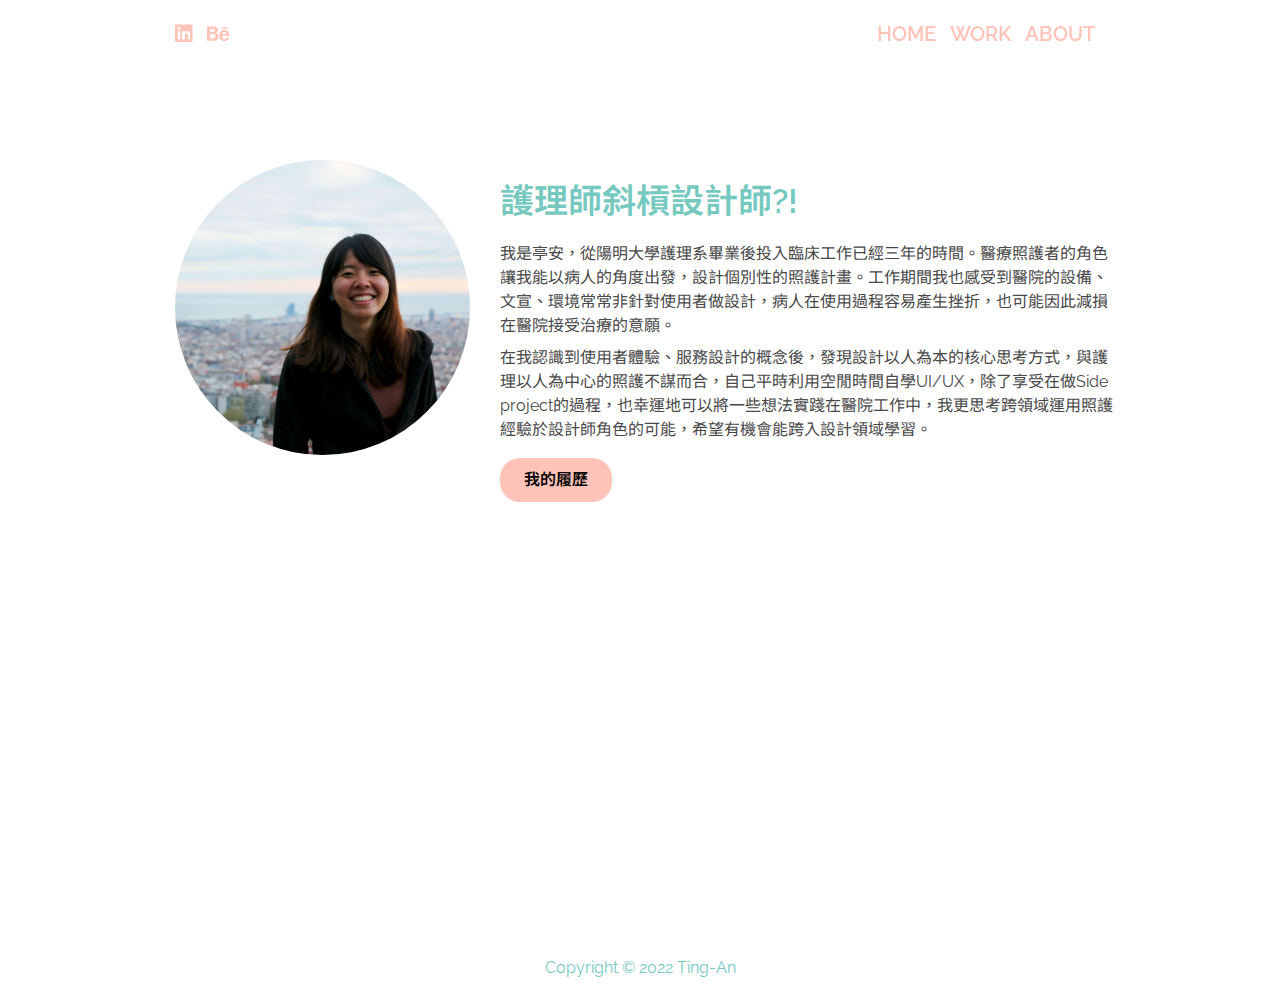
==== html/about.html @ f5763d1d "Initial commit" ====
<!DOCTYPE html>
<html lang="en">
<head>
	<meta charset="UTF-8">
	<meta name="viewport" content="width=device-width, initial-scale=1.0">
	<title>Document</title>
	<link rel="stylesheet" href="../css/base.css">
	<link rel="stylesheet" href="../css/layout.css">
	<link rel="stylesheet" href="../css/animate.compat.css">
	<link rel="stylesheet" href="https://cdn.jsdelivr.net/npm/@fancyapps/ui/dist/fancybox.css"/>
	<link rel="stylesheet" href="../css/component.css">
</head>
<body>
	<div class="wrapper">
		<header class="header">
			<div class="navBar js-header">
				<div class="container clearfix">
					<div class="navBar__socialBar float-left">
						<a href="http://www.linkedin.com/in/ting-an-chen-892988145" class="navBar__socialBar-icon" target="_blank">
							<i class="fab fa-linkedin"></i>
						</a>
						<a href="http://www.behance.net/annchen6" class="navBar__socialBar-icon" target="_blank">
							<i class="fab fa-behance"></i>
						</a>
					</div>
					<div class="navBar__nav float-right">
						<ul class="navBar__group float-right">
						  <a href="../index.html" class="popup-menu__item navBar__group-item">
							<li>Home</li>
						  </a>
						  <a href="../index.html#work" class="popup-menu__item navBar__group-item">
							<li>Work</li>
						  </a>
						  <a href="#about" class="popup-menu__item navBar__group-item">
							<li>About</li>
						  </a>
					    </ul>
						<a href="#popup-overlay" class="menu-toggle">
							<span></span>
							<span></span>
							<span></span>
						</a>
						<div id="popup-overlay" class="popup-menu">
							<div class="container">
								<div class="clearfix">
									<a href="#" class="menu-close float-right">
										<i class="fas fa-times"></i>
									</a>
								</div>
								<ul>
									<li>
										<a href="../index.html" class="popup-menu__item">Home</a>
									</li>
									<li>
										<a href="../index.html#work" class="popup-menu__item">Work</a>
									</li>
									<li>
										<a href="#" class="popup-menu__item">About</a>
									</li>
								</ul>
							</div>
						</div>
					</div>
				</div>
			</div>	
		</header>

		<section class="main">
			<div id="hero" class="hero">
				<div class="container">
					<div class="row hero__about">
						<div class="col-md-4">
							<div class="imgbox">
						   		<div class="imgbox-inner">
									<div class="imgbox-img imgbox-round" style="background-image: url('../img/about/IMG_1673.jpg');">
						   			</div>
						   		</div>
						   	</div>
						</div>
						<div class="col-md-8">
							<div class="u-pb-8">
								<h3 class="color--default">護理師斜槓設計師?!</h3>
									<p>我是亭安，從陽明大學護理系畢業後投入臨床工作已經三年的時間。醫療照護者的角色讓我能以病人的角度出發，設計個別性的照護計畫。工作期間我也感受到醫院的設備、文宣、環境常常非針對使用者做設計，病人在使用過程容易產生挫折，也可能因此減損在醫院接受治療的意願。</p>
									<p>
									在我認識到使用者體驗、服務設計的概念後，發現設計以人為本的核心思考方式，與護理以人為中心的照護不謀而合，自己平時利用空閒時間自學UI/UX，除了享受在做Side project的過程，也幸運地可以將一些想法實踐在醫院工作中，我更思考跨領域運用照護經驗於設計師角色的可能，希望有機會能跨入設計領域學習。</p>
							</div>
						<div class="btn-group">
							<a href="https://drive.google.com/file/d/197butVE90SpHUiMz7rLHtGxsG1pP-qR-/view?usp=sharing" class="btn btn--highEmphasis" target="_blank">我的履歷</a>
						</div>
					    </div>
					</div>
				</div>
			</div>
			
		</section>
		<footer class="footer">
			<p class="footer__info">Copyright © 2022 Ting-An</p>
		</footer>
	</div>
<script src="js/jquery-3.6.0.min.js"></script>
<script src="js/wow.min.js"></script>
<script src="https://cdn.jsdelivr.net/npm/@fancyapps/ui/dist/fancybox.umd.js"></script>
<script src="js/costum.js"></script>

</body>
</html>
---- css/base.css ----
/*
 * *** You can say something about your file if you need it!
 * Template Name
 * Description
 * Vertion
 * Copyright
 * Author
 * Last Modified Date
 *
 */
/*-------------------------*/
/* $Catalog 
---------------------------*/
/** 
 * Catalog
 * Font import
 * Reset
 * Color
 * Typography
 * Icons
 * Utility
**/

/*-------------------------*/
/* $Font import 
---------------------------*/
@import url('https://fonts.googleapis.com/css2?family=Noto+Sans+TC:wght@400;700&family=Raleway:wght@400;900&display=swap');

/*-------------------------*/
/* $Reset 
---------------------------*/
/*! normalize.css v8.0.1 | MIT License | github.com/necolas/normalize.css */

/* Document
   ========================================================================== */

/**
 * 1. Correct the line height in all browsers.
 * 2. Prevent adjustments of font size after orientation changes in iOS.
 */

html {
  line-height: 1.15; /* 1 */
  -ms-text-size-adjust: 100%; /* 2 */
  -webkit-text-size-adjust: 100%; /* 2 */
}

/* Sections
   ========================================================================== */

/**
 * Remove the margin in all browsers.
 */

body {
  margin: 0;
}

/**
 * Render the `main` element consistently in IE.
 */

main {
  display: block;
}

/**
 * Correct the font size and margin on `h1` elements within `section` and
 * `article` contexts in Chrome, Firefox, and Safari.
 */

h1 {
  font-size: 2em;
  margin: 0.67em 0;
}

/* Grouping content
   ========================================================================== */

/**
 * 1. Add the correct box sizing in Firefox.
 * 2. Show the overflow in Edge and IE.
 */

hr {
  box-sizing: content-box; /* 1 */
  height: 0; /* 1 */
  overflow: visible; /* 2 */
}

/**
 * 1. Correct the inheritance and scaling of font size in all browsers.
 * 2. Correct the odd `em` font sizing in all browsers.
 */

pre {
  font-family: monospace, monospace; /* 1 */
  font-size: 1em; /* 2 */
}

/* Text-level semantics
   ========================================================================== */

/**
 * Remove the gray background on active links in IE 10.
 */

a {
  background-color: transparent;
}

/**
 * 1. Remove the bottom border in Chrome 57-
 * 2. Add the correct text decoration in Chrome, Edge, IE, Opera, and Safari.
 */

abbr[title] {
  border-bottom: none; /* 1 */
  text-decoration: underline; /* 2 */
  text-decoration: underline dotted; /* 2 */
}

/**
 * Add the correct font weight in Chrome, Edge, and Safari.
 */

b,
strong {
  font-weight: bolder;
}

/**
 * 1. Correct the inheritance and scaling of font size in all browsers.
 * 2. Correct the odd `em` font sizing in all browsers.
 */

code,
kbd,
samp {
  font-family: monospace, monospace; /* 1 */
  font-size: 1em; /* 2 */
}

/**
 * Add the correct font size in all browsers.
 */

small {
  font-size: 80%;
}

/**
 * Prevent `sub` and `sup` elements from affecting the line height in
 * all browsers.
 */

sub,
sup {
  font-size: 75%;
  line-height: 0;
  position: relative;
  vertical-align: baseline;
}

sub {
  bottom: -0.25em;
}

sup {
  top: -0.5em;
}

/* Embedded content
   ========================================================================== */

/**
 * Remove the border on images inside links in IE 10.
 */

img {
  border-style: none;
}

/* Forms
   ========================================================================== */

/**
 * 1. Change the font styles in all browsers.
 * 2. Remove the margin in Firefox and Safari.
 */

button,
input,
optgroup,
select,
textarea {
  font-family: inherit; /* 1 */
  font-size: 100%; /* 1 */
  line-height: 1.15; /* 1 */
  margin: 0; /* 2 */
}

/**
 * Show the overflow in IE.
 * 1. Show the overflow in Edge.
 */

button,
input { /* 1 */
  overflow: visible;
}

/**
 * Remove the inheritance of text transform in Edge, Firefox, and IE.
 * 1. Remove the inheritance of text transform in Firefox.
 */

button,
select { /* 1 */
  text-transform: none;
}

/**
 * Correct the inability to style clickable types in iOS and Safari.
 */

button,
[type="button"],
[type="reset"],
[type="submit"] {
  -webkit-appearance: button;
}

/**
 * Remove the inner border and padding in Firefox.
 */

button::-moz-focus-inner,
[type="button"]::-moz-focus-inner,
[type="reset"]::-moz-focus-inner,
[type="submit"]::-moz-focus-inner {
  border-style: none;
  padding: 0;
}

/**
 * Restore the focus styles unset by the previous rule.
 */

button:-moz-focusring,
[type="button"]:-moz-focusring,
[type="reset"]:-moz-focusring,
[type="submit"]:-moz-focusring {
  outline: 1px dotted ButtonText;
}

/**
 * Correct the padding in Firefox.
 */

fieldset {
  padding: 0.35em 0.75em 0.625em;
}

/**
 * 1. Correct the text wrapping in Edge and IE.
 * 2. Correct the color inheritance from `fieldset` elements in IE.
 * 3. Remove the padding so developers are not caught out when they zero out
 *    `fieldset` elements in all browsers.
 */

legend {
  box-sizing: border-box; /* 1 */
  color: inherit; /* 2 */
  display: table; /* 1 */
  max-width: 100%; /* 1 */
  padding: 0; /* 3 */
  white-space: normal; /* 1 */
}

/**
 * Add the correct vertical alignment in Chrome, Firefox, and Opera.
 */

progress {
  vertical-align: baseline;
}

/**
 * Remove the default vertical scrollbar in IE 10+.
 */

textarea {
  overflow: auto;
}

/**
 * 1. Add the correct box sizing in IE 10.
 * 2. Remove the padding in IE 10.
 */

[type="checkbox"],
[type="radio"] {
  box-sizing: border-box; /* 1 */
  padding: 0; /* 2 */
}

/**
 * Correct the cursor style of increment and decrement buttons in Chrome.
 */

[type="number"]::-webkit-inner-spin-button,
[type="number"]::-webkit-outer-spin-button {
  height: auto;
}

/**
 * 1. Correct the odd appearance in Chrome and Safari.
 * 2. Correct the outline style in Safari.
 */

[type="search"] {
  -webkit-appearance: textfield; /* 1 */
  outline-offset: -2px; /* 2 */
}

/**
 * Remove the inner padding in Chrome and Safari on macOS.
 */

[type="search"]::-webkit-search-decoration {
  -webkit-appearance: none;
}

/**
 * 1. Correct the inability to style clickable types in iOS and Safari.
 * 2. Change font properties to `inherit` in Safari.
 */

::-webkit-file-upload-button {
  -webkit-appearance: button; /* 1 */
  font: inherit; /* 2 */
}

/* Interactive
   ========================================================================== */

/*
 * Add the correct display in Edge, IE 10+, and Firefox.
 */

details {
  display: block;
}

/*
 * Add the correct display in all browsers.
 */

summary {
  display: list-item;
}

/* Misc
   ========================================================================== */

/**
 * Add the correct display in IE 10+.
 */

template {
  display: none;
}

/**
 * Add the correct display in IE 10.
 */

[hidden] {
  display: none;
}

*,
*::before,
*::after {
  position: relative;
  box-sizing: border-box;
}

ul{
  list-style: none;
}
/*-------------------------*/
/* $Color 
---------------------------*/
/* background color */
.bg-color--default{background-color: #76C9BF;}
.bg-color--primary{background-color: #76C9BF;}
.bg-color--secondary{background-color: #FFC3B8;}
.bg-color--black{background-color: #353630;}
.bg-color--dark-grey{background-color: #999a94;}
.bg-color--grey{background-color: #C2B8AD;}
.bg-color--light-grey{background-color: #F6F6F6;}
.bg-color--white{background-color: #fff;}

/* text color */
.color--default{color: #76C9BF;}
.color--primary{color: #76C9BF;}
.color--secondary{color: #FFC3B8;}
.color--black{color: #353630;}
.color--dark-grey{color: #999a94;}
.color--grey{color: #C2B8AD;}
.color--light-grey{color: #F6F6F6;}
.color--white{color: #fff;}
/*-------------------------*/
/* $Typography 
---------------------------*/
html,body{
  font-family: 'Raleway', 'Noto Sans TC', 'Arial', sans-serif;
  font-size: 14px;
  font-weight: 400;
  line-height: 20px;
  color: #484848;
}
h1, h2, h3, h4, h5, h6, p {
  margin: 0;
  padding: 0; 
}
h1 {
  font-family: 'Raleway', 'Noto Sans TC', 'Arial', sans-serif;
  font-size: 56px;
  font-weight: 900;
  line-height: 1.35;
  letter-spacing: -0.02em;
  margin-top: 24px;
  margin-bottom: 24px; 
}
h2 {
  font-family: 'Raleway', 'Noto Sans TC', 'Arial', sans-serif;
  font-size: 45px;
  font-weight: 900;
  line-height: 48px;
  margin-top: 24px;
  margin-bottom: 24px; 
}
h3 {
  font-family: 'Raleway', 'Noto Sans TC', 'Arial', sans-serif;
  font-size: 34px;
  font-weight: 600;
  line-height: 1;
  margin-top: 24px;
  margin-bottom: 24px; 
}
h4 {
  font-family: 'Raleway', 'Noto Sans TC', 'Arial', sans-serif;
  font-size: 24px;
  font-weight: 600;
  line-height: 1.4;
  -moz-osx-font-smoothing: grayscale;
  margin-top: 24px;
  margin-bottom: 16px; 
}
h5 {
  font-family: 'Raleway', 'Noto Sans TC', 'Arial', sans-serif;
  font-size: 18px;
  font-weight: 700;
  line-height: 1.5;
  letter-spacing: 0.02em;
  margin-bottom: 8px;
}
h6 {
  font-family: 'Raleway', 'Noto Sans TC', 'Arial', sans-serif;
  font-size: 16px;
  font-weight: 600;
  line-height: 1.4;
  letter-spacing: 0.04em;
  margin-bottom: 8px; 
}
p {
  font-size: 16px;
  font-weight: 400;
  line-height: 1.5;
  letter-spacing: 0;
  margin-bottom: 8px; 
}
/* link */
a{
  text-decoration: none;
  color: #353630;
}
a:hover,
a:focus{
  text-decoration: none;
  color: #353630;
}
/* horizontal rule */
hr{
  display: block;
  height: 1px;
  border: 0;
  border-top: 1px solid #d1d2d3;
  padding: 0;
  margin-bottom: 32px;
}
p {
  margin-top: 0;
  margin-bottom: 8px;
}

abbr[title],
abbr[data-original-title] {
  text-decoration: underline;
  -webkit-text-decoration: underline dotted;
  text-decoration: underline dotted;
  cursor: help;
  border-bottom: 0;
  -webkit-text-decoration-skip-ink: none;
  text-decoration-skip-ink: none;
}

address {
  margin-bottom: 1rem;
  font-style: normal;
  line-height: inherit;
}

ol,
ul,
dl {
  margin-top: 0;
  margin-bottom: 1rem;
}

ol ol,
ul ul,
ol ul,
ul ol {
  margin-bottom: 0;
}

dt {
  font-weight: 700;
}

dd {
  margin-bottom: .5rem;
  margin-left: 0;
}

blockquote {
  margin: 0 0 1rem;
}

b,
strong {
  font-weight: bolder;
}

small {
  font-size: 80%;
}

sub,
sup {
  position: relative;
  font-size: 75%;
  line-height: 0;
  vertical-align: baseline;
}

sub {
  bottom: -.25em;
}

sup {
  top: -.5em;
}

a {
  color: #007bff;
  text-decoration: none;
  background-color: transparent;
}

a:hover {
  color: #0056b3;
  text-decoration: underline;
}

a:not([href]):not([class]) {
  color: inherit;
  text-decoration: none;
}

a:not([href]):not([class]):hover {
  color: inherit;
  text-decoration: none;
}
/*-------------------------*/
/* $Icon
---------------------------*/
/*!
 * Font Awesome Free 5.15.3 by @fontawesome - https://fontawesome.com
 * License - https://fontawesome.com/license/free (Icons: CC BY 4.0, Fonts: SIL OFL 1.1, Code: MIT License)
 */
.fa,
.fas,
.far,
.fal,
.fad,
.fab {
  -moz-osx-font-smoothing: grayscale;
  -webkit-font-smoothing: antialiased;
  display: inline-block;
  font-style: normal;
  font-variant: normal;
  text-rendering: auto;
  line-height: 1; }

.fa-lg {
  font-size: 1.33333em;
  line-height: 0.75em;
  vertical-align: -.0667em; }

.fa-xs {
  font-size: .75em; }

.fa-sm {
  font-size: .875em; }

.fa-1x {
  font-size: 1em; }

.fa-2x {
  font-size: 2em; }

.fa-3x {
  font-size: 3em; }

.fa-4x {
  font-size: 4em; }

.fa-5x {
  font-size: 5em; }

.fa-6x {
  font-size: 6em; }

.fa-7x {
  font-size: 7em; }

.fa-8x {
  font-size: 8em; }

.fa-9x {
  font-size: 9em; }

.fa-10x {
  font-size: 10em; }

.fa-fw {
  text-align: center;
  width: 1.25em; }

.fa-ul {
  list-style-type: none;
  margin-left: 2.5em;
  padding-left: 0; }
  .fa-ul > li {
    position: relative; }

.fa-li {
  left: -2em;
  position: absolute;
  text-align: center;
  width: 2em;
  line-height: inherit; }

.fa-border {
  border: solid 0.08em #eee;
  border-radius: .1em;
  padding: .2em .25em .15em; }

.fa-pull-left {
  float: left; }

.fa-pull-right {
  float: right; }

.fa.fa-pull-left,
.fas.fa-pull-left,
.far.fa-pull-left,
.fal.fa-pull-left,
.fab.fa-pull-left {
  margin-right: .3em; }

.fa.fa-pull-right,
.fas.fa-pull-right,
.far.fa-pull-right,
.fal.fa-pull-right,
.fab.fa-pull-right {
  margin-left: .3em; }

.fa-spin {
  -webkit-animation: fa-spin 2s infinite linear;
          animation: fa-spin 2s infinite linear; }

.fa-pulse {
  -webkit-animation: fa-spin 1s infinite steps(8);
          animation: fa-spin 1s infinite steps(8); }

@-webkit-keyframes fa-spin {
  0% {
    -webkit-transform: rotate(0deg);
            transform: rotate(0deg); }
  100% {
    -webkit-transform: rotate(360deg);
            transform: rotate(360deg); } }

@keyframes fa-spin {
  0% {
    -webkit-transform: rotate(0deg);
            transform: rotate(0deg); }
  100% {
    -webkit-transform: rotate(360deg);
            transform: rotate(360deg); } }

.fa-rotate-90 {
  -ms-filter: "progid:DXImageTransform.Microsoft.BasicImage(rotation=1)";
  -webkit-transform: rotate(90deg);
          transform: rotate(90deg); }

.fa-rotate-180 {
  -ms-filter: "progid:DXImageTransform.Microsoft.BasicImage(rotation=2)";
  -webkit-transform: rotate(180deg);
          transform: rotate(180deg); }

.fa-rotate-270 {
  -ms-filter: "progid:DXImageTransform.Microsoft.BasicImage(rotation=3)";
  -webkit-transform: rotate(270deg);
          transform: rotate(270deg); }

.fa-flip-horizontal {
  -ms-filter: "progid:DXImageTransform.Microsoft.BasicImage(rotation=0, mirror=1)";
  -webkit-transform: scale(-1, 1);
          transform: scale(-1, 1); }

.fa-flip-vertical {
  -ms-filter: "progid:DXImageTransform.Microsoft.BasicImage(rotation=2, mirror=1)";
  -webkit-transform: scale(1, -1);
          transform: scale(1, -1); }

.fa-flip-both, .fa-flip-horizontal.fa-flip-vertical {
  -ms-filter: "progid:DXImageTransform.Microsoft.BasicImage(rotation=2, mirror=1)";
  -webkit-transform: scale(-1, -1);
          transform: scale(-1, -1); }

:root .fa-rotate-90,
:root .fa-rotate-180,
:root .fa-rotate-270,
:root .fa-flip-horizontal,
:root .fa-flip-vertical,
:root .fa-flip-both {
  -webkit-filter: none;
          filter: none; }

.fa-stack {
  display: inline-block;
  height: 2em;
  line-height: 2em;
  position: relative;
  vertical-align: middle;
  width: 2.5em; }

.fa-stack-1x,
.fa-stack-2x {
  left: 0;
  position: absolute;
  text-align: center;
  width: 100%; }

.fa-stack-1x {
  line-height: inherit; }

.fa-stack-2x {
  font-size: 2em; }

.fa-inverse {
  color: #fff; }

/* Font Awesome uses the Unicode Private Use Area (PUA) to ensure screen
readers do not read off random characters that represent icons */
.fa-500px:before {
  content: "\f26e"; }

.fa-accessible-icon:before {
  content: "\f368"; }

.fa-accusoft:before {
  content: "\f369"; }

.fa-acquisitions-incorporated:before {
  content: "\f6af"; }

.fa-ad:before {
  content: "\f641"; }

.fa-address-book:before {
  content: "\f2b9"; }

.fa-address-card:before {
  content: "\f2bb"; }

.fa-adjust:before {
  content: "\f042"; }

.fa-adn:before {
  content: "\f170"; }

.fa-adversal:before {
  content: "\f36a"; }

.fa-affiliatetheme:before {
  content: "\f36b"; }

.fa-air-freshener:before {
  content: "\f5d0"; }

.fa-airbnb:before {
  content: "\f834"; }

.fa-algolia:before {
  content: "\f36c"; }

.fa-align-center:before {
  content: "\f037"; }

.fa-align-justify:before {
  content: "\f039"; }

.fa-align-left:before {
  content: "\f036"; }

.fa-align-right:before {
  content: "\f038"; }

.fa-alipay:before {
  content: "\f642"; }

.fa-allergies:before {
  content: "\f461"; }

.fa-amazon:before {
  content: "\f270"; }

.fa-amazon-pay:before {
  content: "\f42c"; }

.fa-ambulance:before {
  content: "\f0f9"; }

.fa-american-sign-language-interpreting:before {
  content: "\f2a3"; }

.fa-amilia:before {
  content: "\f36d"; }

.fa-anchor:before {
  content: "\f13d"; }

.fa-android:before {
  content: "\f17b"; }

.fa-angellist:before {
  content: "\f209"; }

.fa-angle-double-down:before {
  content: "\f103"; }

.fa-angle-double-left:before {
  content: "\f100"; }

.fa-angle-double-right:before {
  content: "\f101"; }

.fa-angle-double-up:before {
  content: "\f102"; }

.fa-angle-down:before {
  content: "\f107"; }

.fa-angle-left:before {
  content: "\f104"; }

.fa-angle-right:before {
  content: "\f105"; }

.fa-angle-up:before {
  content: "\f106"; }

.fa-angry:before {
  content: "\f556"; }

.fa-angrycreative:before {
  content: "\f36e"; }

.fa-angular:before {
  content: "\f420"; }

.fa-ankh:before {
  content: "\f644"; }

.fa-app-store:before {
  content: "\f36f"; }

.fa-app-store-ios:before {
  content: "\f370"; }

.fa-apper:before {
  content: "\f371"; }

.fa-apple:before {
  content: "\f179"; }

.fa-apple-alt:before {
  content: "\f5d1"; }

.fa-apple-pay:before {
  content: "\f415"; }

.fa-archive:before {
  content: "\f187"; }

.fa-archway:before {
  content: "\f557"; }

.fa-arrow-alt-circle-down:before {
  content: "\f358"; }

.fa-arrow-alt-circle-left:before {
  content: "\f359"; }

.fa-arrow-alt-circle-right:before {
  content: "\f35a"; }

.fa-arrow-alt-circle-up:before {
  content: "\f35b"; }

.fa-arrow-circle-down:before {
  content: "\f0ab"; }

.fa-arrow-circle-left:before {
  content: "\f0a8"; }

.fa-arrow-circle-right:before {
  content: "\f0a9"; }

.fa-arrow-circle-up:before {
  content: "\f0aa"; }

.fa-arrow-down:before {
  content: "\f063"; }

.fa-arrow-left:before {
  content: "\f060"; }

.fa-arrow-right:before {
  content: "\f061"; }

.fa-arrow-up:before {
  content: "\f062"; }

.fa-arrows-alt:before {
  content: "\f0b2"; }

.fa-arrows-alt-h:before {
  content: "\f337"; }

.fa-arrows-alt-v:before {
  content: "\f338"; }

.fa-artstation:before {
  content: "\f77a"; }

.fa-assistive-listening-systems:before {
  content: "\f2a2"; }

.fa-asterisk:before {
  content: "\f069"; }

.fa-asymmetrik:before {
  content: "\f372"; }

.fa-at:before {
  content: "\f1fa"; }

.fa-atlas:before {
  content: "\f558"; }

.fa-atlassian:before {
  content: "\f77b"; }

.fa-atom:before {
  content: "\f5d2"; }

.fa-audible:before {
  content: "\f373"; }

.fa-audio-description:before {
  content: "\f29e"; }

.fa-autoprefixer:before {
  content: "\f41c"; }

.fa-avianex:before {
  content: "\f374"; }

.fa-aviato:before {
  content: "\f421"; }

.fa-award:before {
  content: "\f559"; }

.fa-aws:before {
  content: "\f375"; }

.fa-baby:before {
  content: "\f77c"; }

.fa-baby-carriage:before {
  content: "\f77d"; }

.fa-backspace:before {
  content: "\f55a"; }

.fa-backward:before {
  content: "\f04a"; }

.fa-bacon:before {
  content: "\f7e5"; }

.fa-bacteria:before {
  content: "\e059"; }

.fa-bacterium:before {
  content: "\e05a"; }

.fa-bahai:before {
  content: "\f666"; }

.fa-balance-scale:before {
  content: "\f24e"; }

.fa-balance-scale-left:before {
  content: "\f515"; }

.fa-balance-scale-right:before {
  content: "\f516"; }

.fa-ban:before {
  content: "\f05e"; }

.fa-band-aid:before {
  content: "\f462"; }

.fa-bandcamp:before {
  content: "\f2d5"; }

.fa-barcode:before {
  content: "\f02a"; }

.fa-bars:before {
  content: "\f0c9"; }

.fa-baseball-ball:before {
  content: "\f433"; }

.fa-basketball-ball:before {
  content: "\f434"; }

.fa-bath:before {
  content: "\f2cd"; }

.fa-battery-empty:before {
  content: "\f244"; }

.fa-battery-full:before {
  content: "\f240"; }

.fa-battery-half:before {
  content: "\f242"; }

.fa-battery-quarter:before {
  content: "\f243"; }

.fa-battery-three-quarters:before {
  content: "\f241"; }

.fa-battle-net:before {
  content: "\f835"; }

.fa-bed:before {
  content: "\f236"; }

.fa-beer:before {
  content: "\f0fc"; }

.fa-behance:before {
  content: "\f1b4"; }

.fa-behance-square:before {
  content: "\f1b5"; }

.fa-bell:before {
  content: "\f0f3"; }

.fa-bell-slash:before {
  content: "\f1f6"; }

.fa-bezier-curve:before {
  content: "\f55b"; }

.fa-bible:before {
  content: "\f647"; }

.fa-bicycle:before {
  content: "\f206"; }

.fa-biking:before {
  content: "\f84a"; }

.fa-bimobject:before {
  content: "\f378"; }

.fa-binoculars:before {
  content: "\f1e5"; }

.fa-biohazard:before {
  content: "\f780"; }

.fa-birthday-cake:before {
  content: "\f1fd"; }

.fa-bitbucket:before {
  content: "\f171"; }

.fa-bitcoin:before {
  content: "\f379"; }

.fa-bity:before {
  content: "\f37a"; }

.fa-black-tie:before {
  content: "\f27e"; }

.fa-blackberry:before {
  content: "\f37b"; }

.fa-blender:before {
  content: "\f517"; }

.fa-blender-phone:before {
  content: "\f6b6"; }

.fa-blind:before {
  content: "\f29d"; }

.fa-blog:before {
  content: "\f781"; }

.fa-blogger:before {
  content: "\f37c"; }

.fa-blogger-b:before {
  content: "\f37d"; }

.fa-bluetooth:before {
  content: "\f293"; }

.fa-bluetooth-b:before {
  content: "\f294"; }

.fa-bold:before {
  content: "\f032"; }

.fa-bolt:before {
  content: "\f0e7"; }

.fa-bomb:before {
  content: "\f1e2"; }

.fa-bone:before {
  content: "\f5d7"; }

.fa-bong:before {
  content: "\f55c"; }

.fa-book:before {
  content: "\f02d"; }

.fa-book-dead:before {
  content: "\f6b7"; }

.fa-book-medical:before {
  content: "\f7e6"; }

.fa-book-open:before {
  content: "\f518"; }

.fa-book-reader:before {
  content: "\f5da"; }

.fa-bookmark:before {
  content: "\f02e"; }

.fa-bootstrap:before {
  content: "\f836"; }

.fa-border-all:before {
  content: "\f84c"; }

.fa-border-none:before {
  content: "\f850"; }

.fa-border-style:before {
  content: "\f853"; }

.fa-bowling-ball:before {
  content: "\f436"; }

.fa-box:before {
  content: "\f466"; }

.fa-box-open:before {
  content: "\f49e"; }

.fa-box-tissue:before {
  content: "\e05b"; }

.fa-boxes:before {
  content: "\f468"; }

.fa-braille:before {
  content: "\f2a1"; }

.fa-brain:before {
  content: "\f5dc"; }

.fa-bread-slice:before {
  content: "\f7ec"; }

.fa-briefcase:before {
  content: "\f0b1"; }

.fa-briefcase-medical:before {
  content: "\f469"; }

.fa-broadcast-tower:before {
  content: "\f519"; }

.fa-broom:before {
  content: "\f51a"; }

.fa-brush:before {
  content: "\f55d"; }

.fa-btc:before {
  content: "\f15a"; }

.fa-buffer:before {
  content: "\f837"; }

.fa-bug:before {
  content: "\f188"; }

.fa-building:before {
  content: "\f1ad"; }

.fa-bullhorn:before {
  content: "\f0a1"; }

.fa-bullseye:before {
  content: "\f140"; }

.fa-burn:before {
  content: "\f46a"; }

.fa-buromobelexperte:before {
  content: "\f37f"; }

.fa-bus:before {
  content: "\f207"; }

.fa-bus-alt:before {
  content: "\f55e"; }

.fa-business-time:before {
  content: "\f64a"; }

.fa-buy-n-large:before {
  content: "\f8a6"; }

.fa-buysellads:before {
  content: "\f20d"; }

.fa-calculator:before {
  content: "\f1ec"; }

.fa-calendar:before {
  content: "\f133"; }

.fa-calendar-alt:before {
  content: "\f073"; }

.fa-calendar-check:before {
  content: "\f274"; }

.fa-calendar-day:before {
  content: "\f783"; }

.fa-calendar-minus:before {
  content: "\f272"; }

.fa-calendar-plus:before {
  content: "\f271"; }

.fa-calendar-times:before {
  content: "\f273"; }

.fa-calendar-week:before {
  content: "\f784"; }

.fa-camera:before {
  content: "\f030"; }

.fa-camera-retro:before {
  content: "\f083"; }

.fa-campground:before {
  content: "\f6bb"; }

.fa-canadian-maple-leaf:before {
  content: "\f785"; }

.fa-candy-cane:before {
  content: "\f786"; }

.fa-cannabis:before {
  content: "\f55f"; }

.fa-capsules:before {
  content: "\f46b"; }

.fa-car:before {
  content: "\f1b9"; }

.fa-car-alt:before {
  content: "\f5de"; }

.fa-car-battery:before {
  content: "\f5df"; }

.fa-car-crash:before {
  content: "\f5e1"; }

.fa-car-side:before {
  content: "\f5e4"; }

.fa-caravan:before {
  content: "\f8ff"; }

.fa-caret-down:before {
  content: "\f0d7"; }

.fa-caret-left:before {
  content: "\f0d9"; }

.fa-caret-right:before {
  content: "\f0da"; }

.fa-caret-square-down:before {
  content: "\f150"; }

.fa-caret-square-left:before {
  content: "\f191"; }

.fa-caret-square-right:before {
  content: "\f152"; }

.fa-caret-square-up:before {
  content: "\f151"; }

.fa-caret-up:before {
  content: "\f0d8"; }

.fa-carrot:before {
  content: "\f787"; }

.fa-cart-arrow-down:before {
  content: "\f218"; }

.fa-cart-plus:before {
  content: "\f217"; }

.fa-cash-register:before {
  content: "\f788"; }

.fa-cat:before {
  content: "\f6be"; }

.fa-cc-amazon-pay:before {
  content: "\f42d"; }

.fa-cc-amex:before {
  content: "\f1f3"; }

.fa-cc-apple-pay:before {
  content: "\f416"; }

.fa-cc-diners-club:before {
  content: "\f24c"; }

.fa-cc-discover:before {
  content: "\f1f2"; }

.fa-cc-jcb:before {
  content: "\f24b"; }

.fa-cc-mastercard:before {
  content: "\f1f1"; }

.fa-cc-paypal:before {
  content: "\f1f4"; }

.fa-cc-stripe:before {
  content: "\f1f5"; }

.fa-cc-visa:before {
  content: "\f1f0"; }

.fa-centercode:before {
  content: "\f380"; }

.fa-centos:before {
  content: "\f789"; }

.fa-certificate:before {
  content: "\f0a3"; }

.fa-chair:before {
  content: "\f6c0"; }

.fa-chalkboard:before {
  content: "\f51b"; }

.fa-chalkboard-teacher:before {
  content: "\f51c"; }

.fa-charging-station:before {
  content: "\f5e7"; }

.fa-chart-area:before {
  content: "\f1fe"; }

.fa-chart-bar:before {
  content: "\f080"; }

.fa-chart-line:before {
  content: "\f201"; }

.fa-chart-pie:before {
  content: "\f200"; }

.fa-check:before {
  content: "\f00c"; }

.fa-check-circle:before {
  content: "\f058"; }

.fa-check-double:before {
  content: "\f560"; }

.fa-check-square:before {
  content: "\f14a"; }

.fa-cheese:before {
  content: "\f7ef"; }

.fa-chess:before {
  content: "\f439"; }

.fa-chess-bishop:before {
  content: "\f43a"; }

.fa-chess-board:before {
  content: "\f43c"; }

.fa-chess-king:before {
  content: "\f43f"; }

.fa-chess-knight:before {
  content: "\f441"; }

.fa-chess-pawn:before {
  content: "\f443"; }

.fa-chess-queen:before {
  content: "\f445"; }

.fa-chess-rook:before {
  content: "\f447"; }

.fa-chevron-circle-down:before {
  content: "\f13a"; }

.fa-chevron-circle-left:before {
  content: "\f137"; }

.fa-chevron-circle-right:before {
  content: "\f138"; }

.fa-chevron-circle-up:before {
  content: "\f139"; }

.fa-chevron-down:before {
  content: "\f078"; }

.fa-chevron-left:before {
  content: "\f053"; }

.fa-chevron-right:before {
  content: "\f054"; }

.fa-chevron-up:before {
  content: "\f077"; }

.fa-child:before {
  content: "\f1ae"; }

.fa-chrome:before {
  content: "\f268"; }

.fa-chromecast:before {
  content: "\f838"; }

.fa-church:before {
  content: "\f51d"; }

.fa-circle:before {
  content: "\f111"; }

.fa-circle-notch:before {
  content: "\f1ce"; }

.fa-city:before {
  content: "\f64f"; }

.fa-clinic-medical:before {
  content: "\f7f2"; }

.fa-clipboard:before {
  content: "\f328"; }

.fa-clipboard-check:before {
  content: "\f46c"; }

.fa-clipboard-list:before {
  content: "\f46d"; }

.fa-clock:before {
  content: "\f017"; }

.fa-clone:before {
  content: "\f24d"; }

.fa-closed-captioning:before {
  content: "\f20a"; }

.fa-cloud:before {
  content: "\f0c2"; }

.fa-cloud-download-alt:before {
  content: "\f381"; }

.fa-cloud-meatball:before {
  content: "\f73b"; }

.fa-cloud-moon:before {
  content: "\f6c3"; }

.fa-cloud-moon-rain:before {
  content: "\f73c"; }

.fa-cloud-rain:before {
  content: "\f73d"; }

.fa-cloud-showers-heavy:before {
  content: "\f740"; }

.fa-cloud-sun:before {
  content: "\f6c4"; }

.fa-cloud-sun-rain:before {
  content: "\f743"; }

.fa-cloud-upload-alt:before {
  content: "\f382"; }

.fa-cloudflare:before {
  content: "\e07d"; }

.fa-cloudscale:before {
  content: "\f383"; }

.fa-cloudsmith:before {
  content: "\f384"; }

.fa-cloudversify:before {
  content: "\f385"; }

.fa-cocktail:before {
  content: "\f561"; }

.fa-code:before {
  content: "\f121"; }

.fa-code-branch:before {
  content: "\f126"; }

.fa-codepen:before {
  content: "\f1cb"; }

.fa-codiepie:before {
  content: "\f284"; }

.fa-coffee:before {
  content: "\f0f4"; }

.fa-cog:before {
  content: "\f013"; }

.fa-cogs:before {
  content: "\f085"; }

.fa-coins:before {
  content: "\f51e"; }

.fa-columns:before {
  content: "\f0db"; }

.fa-comment:before {
  content: "\f075"; }

.fa-comment-alt:before {
  content: "\f27a"; }

.fa-comment-dollar:before {
  content: "\f651"; }

.fa-comment-dots:before {
  content: "\f4ad"; }

.fa-comment-medical:before {
  content: "\f7f5"; }

.fa-comment-slash:before {
  content: "\f4b3"; }

.fa-comments:before {
  content: "\f086"; }

.fa-comments-dollar:before {
  content: "\f653"; }

.fa-compact-disc:before {
  content: "\f51f"; }

.fa-compass:before {
  content: "\f14e"; }

.fa-compress:before {
  content: "\f066"; }

.fa-compress-alt:before {
  content: "\f422"; }

.fa-compress-arrows-alt:before {
  content: "\f78c"; }

.fa-concierge-bell:before {
  content: "\f562"; }

.fa-confluence:before {
  content: "\f78d"; }

.fa-connectdevelop:before {
  content: "\f20e"; }

.fa-contao:before {
  content: "\f26d"; }

.fa-cookie:before {
  content: "\f563"; }

.fa-cookie-bite:before {
  content: "\f564"; }

.fa-copy:before {
  content: "\f0c5"; }

.fa-copyright:before {
  content: "\f1f9"; }

.fa-cotton-bureau:before {
  content: "\f89e"; }

.fa-couch:before {
  content: "\f4b8"; }

.fa-cpanel:before {
  content: "\f388"; }

.fa-creative-commons:before {
  content: "\f25e"; }

.fa-creative-commons-by:before {
  content: "\f4e7"; }

.fa-creative-commons-nc:before {
  content: "\f4e8"; }

.fa-creative-commons-nc-eu:before {
  content: "\f4e9"; }

.fa-creative-commons-nc-jp:before {
  content: "\f4ea"; }

.fa-creative-commons-nd:before {
  content: "\f4eb"; }

.fa-creative-commons-pd:before {
  content: "\f4ec"; }

.fa-creative-commons-pd-alt:before {
  content: "\f4ed"; }

.fa-creative-commons-remix:before {
  content: "\f4ee"; }

.fa-creative-commons-sa:before {
  content: "\f4ef"; }

.fa-creative-commons-sampling:before {
  content: "\f4f0"; }

.fa-creative-commons-sampling-plus:before {
  content: "\f4f1"; }

.fa-creative-commons-share:before {
  content: "\f4f2"; }

.fa-creative-commons-zero:before {
  content: "\f4f3"; }

.fa-credit-card:before {
  content: "\f09d"; }

.fa-critical-role:before {
  content: "\f6c9"; }

.fa-crop:before {
  content: "\f125"; }

.fa-crop-alt:before {
  content: "\f565"; }

.fa-cross:before {
  content: "\f654"; }

.fa-crosshairs:before {
  content: "\f05b"; }

.fa-crow:before {
  content: "\f520"; }

.fa-crown:before {
  content: "\f521"; }

.fa-crutch:before {
  content: "\f7f7"; }

.fa-css3:before {
  content: "\f13c"; }

.fa-css3-alt:before {
  content: "\f38b"; }

.fa-cube:before {
  content: "\f1b2"; }

.fa-cubes:before {
  content: "\f1b3"; }

.fa-cut:before {
  content: "\f0c4"; }

.fa-cuttlefish:before {
  content: "\f38c"; }

.fa-d-and-d:before {
  content: "\f38d"; }

.fa-d-and-d-beyond:before {
  content: "\f6ca"; }

.fa-dailymotion:before {
  content: "\e052"; }

.fa-dashcube:before {
  content: "\f210"; }

.fa-database:before {
  content: "\f1c0"; }

.fa-deaf:before {
  content: "\f2a4"; }

.fa-deezer:before {
  content: "\e077"; }

.fa-delicious:before {
  content: "\f1a5"; }

.fa-democrat:before {
  content: "\f747"; }

.fa-deploydog:before {
  content: "\f38e"; }

.fa-deskpro:before {
  content: "\f38f"; }

.fa-desktop:before {
  content: "\f108"; }

.fa-dev:before {
  content: "\f6cc"; }

.fa-deviantart:before {
  content: "\f1bd"; }

.fa-dharmachakra:before {
  content: "\f655"; }

.fa-dhl:before {
  content: "\f790"; }

.fa-diagnoses:before {
  content: "\f470"; }

.fa-diaspora:before {
  content: "\f791"; }

.fa-dice:before {
  content: "\f522"; }

.fa-dice-d20:before {
  content: "\f6cf"; }

.fa-dice-d6:before {
  content: "\f6d1"; }

.fa-dice-five:before {
  content: "\f523"; }

.fa-dice-four:before {
  content: "\f524"; }

.fa-dice-one:before {
  content: "\f525"; }

.fa-dice-six:before {
  content: "\f526"; }

.fa-dice-three:before {
  content: "\f527"; }

.fa-dice-two:before {
  content: "\f528"; }

.fa-digg:before {
  content: "\f1a6"; }

.fa-digital-ocean:before {
  content: "\f391"; }

.fa-digital-tachograph:before {
  content: "\f566"; }

.fa-directions:before {
  content: "\f5eb"; }

.fa-discord:before {
  content: "\f392"; }

.fa-discourse:before {
  content: "\f393"; }

.fa-disease:before {
  content: "\f7fa"; }

.fa-divide:before {
  content: "\f529"; }

.fa-dizzy:before {
  content: "\f567"; }

.fa-dna:before {
  content: "\f471"; }

.fa-dochub:before {
  content: "\f394"; }

.fa-docker:before {
  content: "\f395"; }

.fa-dog:before {
  content: "\f6d3"; }

.fa-dollar-sign:before {
  content: "\f155"; }

.fa-dolly:before {
  content: "\f472"; }

.fa-dolly-flatbed:before {
  content: "\f474"; }

.fa-donate:before {
  content: "\f4b9"; }

.fa-door-closed:before {
  content: "\f52a"; }

.fa-door-open:before {
  content: "\f52b"; }

.fa-dot-circle:before {
  content: "\f192"; }

.fa-dove:before {
  content: "\f4ba"; }

.fa-download:before {
  content: "\f019"; }

.fa-draft2digital:before {
  content: "\f396"; }

.fa-drafting-compass:before {
  content: "\f568"; }

.fa-dragon:before {
  content: "\f6d5"; }

.fa-draw-polygon:before {
  content: "\f5ee"; }

.fa-dribbble:before {
  content: "\f17d"; }

.fa-dribbble-square:before {
  content: "\f397"; }

.fa-dropbox:before {
  content: "\f16b"; }

.fa-drum:before {
  content: "\f569"; }

.fa-drum-steelpan:before {
  content: "\f56a"; }

.fa-drumstick-bite:before {
  content: "\f6d7"; }

.fa-drupal:before {
  content: "\f1a9"; }

.fa-dumbbell:before {
  content: "\f44b"; }

.fa-dumpster:before {
  content: "\f793"; }

.fa-dumpster-fire:before {
  content: "\f794"; }

.fa-dungeon:before {
  content: "\f6d9"; }

.fa-dyalog:before {
  content: "\f399"; }

.fa-earlybirds:before {
  content: "\f39a"; }

.fa-ebay:before {
  content: "\f4f4"; }

.fa-edge:before {
  content: "\f282"; }

.fa-edge-legacy:before {
  content: "\e078"; }

.fa-edit:before {
  content: "\f044"; }

.fa-egg:before {
  content: "\f7fb"; }

.fa-eject:before {
  content: "\f052"; }

.fa-elementor:before {
  content: "\f430"; }

.fa-ellipsis-h:before {
  content: "\f141"; }

.fa-ellipsis-v:before {
  content: "\f142"; }

.fa-ello:before {
  content: "\f5f1"; }

.fa-ember:before {
  content: "\f423"; }

.fa-empire:before {
  content: "\f1d1"; }

.fa-envelope:before {
  content: "\f0e0"; }

.fa-envelope-open:before {
  content: "\f2b6"; }

.fa-envelope-open-text:before {
  content: "\f658"; }

.fa-envelope-square:before {
  content: "\f199"; }

.fa-envira:before {
  content: "\f299"; }

.fa-equals:before {
  content: "\f52c"; }

.fa-eraser:before {
  content: "\f12d"; }

.fa-erlang:before {
  content: "\f39d"; }

.fa-ethereum:before {
  content: "\f42e"; }

.fa-ethernet:before {
  content: "\f796"; }

.fa-etsy:before {
  content: "\f2d7"; }

.fa-euro-sign:before {
  content: "\f153"; }

.fa-evernote:before {
  content: "\f839"; }

.fa-exchange-alt:before {
  content: "\f362"; }

.fa-exclamation:before {
  content: "\f12a"; }

.fa-exclamation-circle:before {
  content: "\f06a"; }

.fa-exclamation-triangle:before {
  content: "\f071"; }

.fa-expand:before {
  content: "\f065"; }

.fa-expand-alt:before {
  content: "\f424"; }

.fa-expand-arrows-alt:before {
  content: "\f31e"; }

.fa-expeditedssl:before {
  content: "\f23e"; }

.fa-external-link-alt:before {
  content: "\f35d"; }

.fa-external-link-square-alt:before {
  content: "\f360"; }

.fa-eye:before {
  content: "\f06e"; }

.fa-eye-dropper:before {
  content: "\f1fb"; }

.fa-eye-slash:before {
  content: "\f070"; }

.fa-facebook:before {
  content: "\f09a"; }

.fa-facebook-f:before {
  content: "\f39e"; }

.fa-facebook-messenger:before {
  content: "\f39f"; }

.fa-facebook-square:before {
  content: "\f082"; }

.fa-fan:before {
  content: "\f863"; }

.fa-fantasy-flight-games:before {
  content: "\f6dc"; }

.fa-fast-backward:before {
  content: "\f049"; }

.fa-fast-forward:before {
  content: "\f050"; }

.fa-faucet:before {
  content: "\e005"; }

.fa-fax:before {
  content: "\f1ac"; }

.fa-feather:before {
  content: "\f52d"; }

.fa-feather-alt:before {
  content: "\f56b"; }

.fa-fedex:before {
  content: "\f797"; }

.fa-fedora:before {
  content: "\f798"; }

.fa-female:before {
  content: "\f182"; }

.fa-fighter-jet:before {
  content: "\f0fb"; }

.fa-figma:before {
  content: "\f799"; }

.fa-file:before {
  content: "\f15b"; }

.fa-file-alt:before {
  content: "\f15c"; }

.fa-file-archive:before {
  content: "\f1c6"; }

.fa-file-audio:before {
  content: "\f1c7"; }

.fa-file-code:before {
  content: "\f1c9"; }

.fa-file-contract:before {
  content: "\f56c"; }

.fa-file-csv:before {
  content: "\f6dd"; }

.fa-file-download:before {
  content: "\f56d"; }

.fa-file-excel:before {
  content: "\f1c3"; }

.fa-file-export:before {
  content: "\f56e"; }

.fa-file-image:before {
  content: "\f1c5"; }

.fa-file-import:before {
  content: "\f56f"; }

.fa-file-invoice:before {
  content: "\f570"; }

.fa-file-invoice-dollar:before {
  content: "\f571"; }

.fa-file-medical:before {
  content: "\f477"; }

.fa-file-medical-alt:before {
  content: "\f478"; }

.fa-file-pdf:before {
  content: "\f1c1"; }

.fa-file-powerpoint:before {
  content: "\f1c4"; }

.fa-file-prescription:before {
  content: "\f572"; }

.fa-file-signature:before {
  content: "\f573"; }

.fa-file-upload:before {
  content: "\f574"; }

.fa-file-video:before {
  content: "\f1c8"; }

.fa-file-word:before {
  content: "\f1c2"; }

.fa-fill:before {
  content: "\f575"; }

.fa-fill-drip:before {
  content: "\f576"; }

.fa-film:before {
  content: "\f008"; }

.fa-filter:before {
  content: "\f0b0"; }

.fa-fingerprint:before {
  content: "\f577"; }

.fa-fire:before {
  content: "\f06d"; }

.fa-fire-alt:before {
  content: "\f7e4"; }

.fa-fire-extinguisher:before {
  content: "\f134"; }

.fa-firefox:before {
  content: "\f269"; }

.fa-firefox-browser:before {
  content: "\e007"; }

.fa-first-aid:before {
  content: "\f479"; }

.fa-first-order:before {
  content: "\f2b0"; }

.fa-first-order-alt:before {
  content: "\f50a"; }

.fa-firstdraft:before {
  content: "\f3a1"; }

.fa-fish:before {
  content: "\f578"; }

.fa-fist-raised:before {
  content: "\f6de"; }

.fa-flag:before {
  content: "\f024"; }

.fa-flag-checkered:before {
  content: "\f11e"; }

.fa-flag-usa:before {
  content: "\f74d"; }

.fa-flask:before {
  content: "\f0c3"; }

.fa-flickr:before {
  content: "\f16e"; }

.fa-flipboard:before {
  content: "\f44d"; }

.fa-flushed:before {
  content: "\f579"; }

.fa-fly:before {
  content: "\f417"; }

.fa-folder:before {
  content: "\f07b"; }

.fa-folder-minus:before {
  content: "\f65d"; }

.fa-folder-open:before {
  content: "\f07c"; }

.fa-folder-plus:before {
  content: "\f65e"; }

.fa-font:before {
  content: "\f031"; }

.fa-font-awesome:before {
  content: "\f2b4"; }

.fa-font-awesome-alt:before {
  content: "\f35c"; }

.fa-font-awesome-flag:before {
  content: "\f425"; }

.fa-font-awesome-logo-full:before {
  content: "\f4e6"; }

.fa-fonticons:before {
  content: "\f280"; }

.fa-fonticons-fi:before {
  content: "\f3a2"; }

.fa-football-ball:before {
  content: "\f44e"; }

.fa-fort-awesome:before {
  content: "\f286"; }

.fa-fort-awesome-alt:before {
  content: "\f3a3"; }

.fa-forumbee:before {
  content: "\f211"; }

.fa-forward:before {
  content: "\f04e"; }

.fa-foursquare:before {
  content: "\f180"; }

.fa-free-code-camp:before {
  content: "\f2c5"; }

.fa-freebsd:before {
  content: "\f3a4"; }

.fa-frog:before {
  content: "\f52e"; }

.fa-frown:before {
  content: "\f119"; }

.fa-frown-open:before {
  content: "\f57a"; }

.fa-fulcrum:before {
  content: "\f50b"; }

.fa-funnel-dollar:before {
  content: "\f662"; }

.fa-futbol:before {
  content: "\f1e3"; }

.fa-galactic-republic:before {
  content: "\f50c"; }

.fa-galactic-senate:before {
  content: "\f50d"; }

.fa-gamepad:before {
  content: "\f11b"; }

.fa-gas-pump:before {
  content: "\f52f"; }

.fa-gavel:before {
  content: "\f0e3"; }

.fa-gem:before {
  content: "\f3a5"; }

.fa-genderless:before {
  content: "\f22d"; }

.fa-get-pocket:before {
  content: "\f265"; }

.fa-gg:before {
  content: "\f260"; }

.fa-gg-circle:before {
  content: "\f261"; }

.fa-ghost:before {
  content: "\f6e2"; }

.fa-gift:before {
  content: "\f06b"; }

.fa-gifts:before {
  content: "\f79c"; }

.fa-git:before {
  content: "\f1d3"; }

.fa-git-alt:before {
  content: "\f841"; }

.fa-git-square:before {
  content: "\f1d2"; }

.fa-github:before {
  content: "\f09b"; }

.fa-github-alt:before {
  content: "\f113"; }

.fa-github-square:before {
  content: "\f092"; }

.fa-gitkraken:before {
  content: "\f3a6"; }

.fa-gitlab:before {
  content: "\f296"; }

.fa-gitter:before {
  content: "\f426"; }

.fa-glass-cheers:before {
  content: "\f79f"; }

.fa-glass-martini:before {
  content: "\f000"; }

.fa-glass-martini-alt:before {
  content: "\f57b"; }

.fa-glass-whiskey:before {
  content: "\f7a0"; }

.fa-glasses:before {
  content: "\f530"; }

.fa-glide:before {
  content: "\f2a5"; }

.fa-glide-g:before {
  content: "\f2a6"; }

.fa-globe:before {
  content: "\f0ac"; }

.fa-globe-africa:before {
  content: "\f57c"; }

.fa-globe-americas:before {
  content: "\f57d"; }

.fa-globe-asia:before {
  content: "\f57e"; }

.fa-globe-europe:before {
  content: "\f7a2"; }

.fa-gofore:before {
  content: "\f3a7"; }

.fa-golf-ball:before {
  content: "\f450"; }

.fa-goodreads:before {
  content: "\f3a8"; }

.fa-goodreads-g:before {
  content: "\f3a9"; }

.fa-google:before {
  content: "\f1a0"; }

.fa-google-drive:before {
  content: "\f3aa"; }

.fa-google-pay:before {
  content: "\e079"; }

.fa-google-play:before {
  content: "\f3ab"; }

.fa-google-plus:before {
  content: "\f2b3"; }

.fa-google-plus-g:before {
  content: "\f0d5"; }

.fa-google-plus-square:before {
  content: "\f0d4"; }

.fa-google-wallet:before {
  content: "\f1ee"; }

.fa-gopuram:before {
  content: "\f664"; }

.fa-graduation-cap:before {
  content: "\f19d"; }

.fa-gratipay:before {
  content: "\f184"; }

.fa-grav:before {
  content: "\f2d6"; }

.fa-greater-than:before {
  content: "\f531"; }

.fa-greater-than-equal:before {
  content: "\f532"; }

.fa-grimace:before {
  content: "\f57f"; }

.fa-grin:before {
  content: "\f580"; }

.fa-grin-alt:before {
  content: "\f581"; }

.fa-grin-beam:before {
  content: "\f582"; }

.fa-grin-beam-sweat:before {
  content: "\f583"; }

.fa-grin-hearts:before {
  content: "\f584"; }

.fa-grin-squint:before {
  content: "\f585"; }

.fa-grin-squint-tears:before {
  content: "\f586"; }

.fa-grin-stars:before {
  content: "\f587"; }

.fa-grin-tears:before {
  content: "\f588"; }

.fa-grin-tongue:before {
  content: "\f589"; }

.fa-grin-tongue-squint:before {
  content: "\f58a"; }

.fa-grin-tongue-wink:before {
  content: "\f58b"; }

.fa-grin-wink:before {
  content: "\f58c"; }

.fa-grip-horizontal:before {
  content: "\f58d"; }

.fa-grip-lines:before {
  content: "\f7a4"; }

.fa-grip-lines-vertical:before {
  content: "\f7a5"; }

.fa-grip-vertical:before {
  content: "\f58e"; }

.fa-gripfire:before {
  content: "\f3ac"; }

.fa-grunt:before {
  content: "\f3ad"; }

.fa-guilded:before {
  content: "\e07e"; }

.fa-guitar:before {
  content: "\f7a6"; }

.fa-gulp:before {
  content: "\f3ae"; }

.fa-h-square:before {
  content: "\f0fd"; }

.fa-hacker-news:before {
  content: "\f1d4"; }

.fa-hacker-news-square:before {
  content: "\f3af"; }

.fa-hackerrank:before {
  content: "\f5f7"; }

.fa-hamburger:before {
  content: "\f805"; }

.fa-hammer:before {
  content: "\f6e3"; }

.fa-hamsa:before {
  content: "\f665"; }

.fa-hand-holding:before {
  content: "\f4bd"; }

.fa-hand-holding-heart:before {
  content: "\f4be"; }

.fa-hand-holding-medical:before {
  content: "\e05c"; }

.fa-hand-holding-usd:before {
  content: "\f4c0"; }

.fa-hand-holding-water:before {
  content: "\f4c1"; }

.fa-hand-lizard:before {
  content: "\f258"; }

.fa-hand-middle-finger:before {
  content: "\f806"; }

.fa-hand-paper:before {
  content: "\f256"; }

.fa-hand-peace:before {
  content: "\f25b"; }

.fa-hand-point-down:before {
  content: "\f0a7"; }

.fa-hand-point-left:before {
  content: "\f0a5"; }

.fa-hand-point-right:before {
  content: "\f0a4"; }

.fa-hand-point-up:before {
  content: "\f0a6"; }

.fa-hand-pointer:before {
  content: "\f25a"; }

.fa-hand-rock:before {
  content: "\f255"; }

.fa-hand-scissors:before {
  content: "\f257"; }

.fa-hand-sparkles:before {
  content: "\e05d"; }

.fa-hand-spock:before {
  content: "\f259"; }

.fa-hands:before {
  content: "\f4c2"; }

.fa-hands-helping:before {
  content: "\f4c4"; }

.fa-hands-wash:before {
  content: "\e05e"; }

.fa-handshake:before {
  content: "\f2b5"; }

.fa-handshake-alt-slash:before {
  content: "\e05f"; }

.fa-handshake-slash:before {
  content: "\e060"; }

.fa-hanukiah:before {
  content: "\f6e6"; }

.fa-hard-hat:before {
  content: "\f807"; }

.fa-hashtag:before {
  content: "\f292"; }

.fa-hat-cowboy:before {
  content: "\f8c0"; }

.fa-hat-cowboy-side:before {
  content: "\f8c1"; }

.fa-hat-wizard:before {
  content: "\f6e8"; }

.fa-hdd:before {
  content: "\f0a0"; }

.fa-head-side-cough:before {
  content: "\e061"; }

.fa-head-side-cough-slash:before {
  content: "\e062"; }

.fa-head-side-mask:before {
  content: "\e063"; }

.fa-head-side-virus:before {
  content: "\e064"; }

.fa-heading:before {
  content: "\f1dc"; }

.fa-headphones:before {
  content: "\f025"; }

.fa-headphones-alt:before {
  content: "\f58f"; }

.fa-headset:before {
  content: "\f590"; }

.fa-heart:before {
  content: "\f004"; }

.fa-heart-broken:before {
  content: "\f7a9"; }

.fa-heartbeat:before {
  content: "\f21e"; }

.fa-helicopter:before {
  content: "\f533"; }

.fa-highlighter:before {
  content: "\f591"; }

.fa-hiking:before {
  content: "\f6ec"; }

.fa-hippo:before {
  content: "\f6ed"; }

.fa-hips:before {
  content: "\f452"; }

.fa-hire-a-helper:before {
  content: "\f3b0"; }

.fa-history:before {
  content: "\f1da"; }

.fa-hive:before {
  content: "\e07f"; }

.fa-hockey-puck:before {
  content: "\f453"; }

.fa-holly-berry:before {
  content: "\f7aa"; }

.fa-home:before {
  content: "\f015"; }

.fa-hooli:before {
  content: "\f427"; }

.fa-hornbill:before {
  content: "\f592"; }

.fa-horse:before {
  content: "\f6f0"; }

.fa-horse-head:before {
  content: "\f7ab"; }

.fa-hospital:before {
  content: "\f0f8"; }

.fa-hospital-alt:before {
  content: "\f47d"; }

.fa-hospital-symbol:before {
  content: "\f47e"; }

.fa-hospital-user:before {
  content: "\f80d"; }

.fa-hot-tub:before {
  content: "\f593"; }

.fa-hotdog:before {
  content: "\f80f"; }

.fa-hotel:before {
  content: "\f594"; }

.fa-hotjar:before {
  content: "\f3b1"; }

.fa-hourglass:before {
  content: "\f254"; }

.fa-hourglass-end:before {
  content: "\f253"; }

.fa-hourglass-half:before {
  content: "\f252"; }

.fa-hourglass-start:before {
  content: "\f251"; }

.fa-house-damage:before {
  content: "\f6f1"; }

.fa-house-user:before {
  content: "\e065"; }

.fa-houzz:before {
  content: "\f27c"; }

.fa-hryvnia:before {
  content: "\f6f2"; }

.fa-html5:before {
  content: "\f13b"; }

.fa-hubspot:before {
  content: "\f3b2"; }

.fa-i-cursor:before {
  content: "\f246"; }

.fa-ice-cream:before {
  content: "\f810"; }

.fa-icicles:before {
  content: "\f7ad"; }

.fa-icons:before {
  content: "\f86d"; }

.fa-id-badge:before {
  content: "\f2c1"; }

.fa-id-card:before {
  content: "\f2c2"; }

.fa-id-card-alt:before {
  content: "\f47f"; }

.fa-ideal:before {
  content: "\e013"; }

.fa-igloo:before {
  content: "\f7ae"; }

.fa-image:before {
  content: "\f03e"; }

.fa-images:before {
  content: "\f302"; }

.fa-imdb:before {
  content: "\f2d8"; }

.fa-inbox:before {
  content: "\f01c"; }

.fa-indent:before {
  content: "\f03c"; }

.fa-industry:before {
  content: "\f275"; }

.fa-infinity:before {
  content: "\f534"; }

.fa-info:before {
  content: "\f129"; }

.fa-info-circle:before {
  content: "\f05a"; }

.fa-innosoft:before {
  content: "\e080"; }

.fa-instagram:before {
  content: "\f16d"; }

.fa-instagram-square:before {
  content: "\e055"; }

.fa-instalod:before {
  content: "\e081"; }

.fa-intercom:before {
  content: "\f7af"; }

.fa-internet-explorer:before {
  content: "\f26b"; }

.fa-invision:before {
  content: "\f7b0"; }

.fa-ioxhost:before {
  content: "\f208"; }

.fa-italic:before {
  content: "\f033"; }

.fa-itch-io:before {
  content: "\f83a"; }

.fa-itunes:before {
  content: "\f3b4"; }

.fa-itunes-note:before {
  content: "\f3b5"; }

.fa-java:before {
  content: "\f4e4"; }

.fa-jedi:before {
  content: "\f669"; }

.fa-jedi-order:before {
  content: "\f50e"; }

.fa-jenkins:before {
  content: "\f3b6"; }

.fa-jira:before {
  content: "\f7b1"; }

.fa-joget:before {
  content: "\f3b7"; }

.fa-joint:before {
  content: "\f595"; }

.fa-joomla:before {
  content: "\f1aa"; }

.fa-journal-whills:before {
  content: "\f66a"; }

.fa-js:before {
  content: "\f3b8"; }

.fa-js-square:before {
  content: "\f3b9"; }

.fa-jsfiddle:before {
  content: "\f1cc"; }

.fa-kaaba:before {
  content: "\f66b"; }

.fa-kaggle:before {
  content: "\f5fa"; }

.fa-key:before {
  content: "\f084"; }

.fa-keybase:before {
  content: "\f4f5"; }

.fa-keyboard:before {
  content: "\f11c"; }

.fa-keycdn:before {
  content: "\f3ba"; }

.fa-khanda:before {
  content: "\f66d"; }

.fa-kickstarter:before {
  content: "\f3bb"; }

.fa-kickstarter-k:before {
  content: "\f3bc"; }

.fa-kiss:before {
  content: "\f596"; }

.fa-kiss-beam:before {
  content: "\f597"; }

.fa-kiss-wink-heart:before {
  content: "\f598"; }

.fa-kiwi-bird:before {
  content: "\f535"; }

.fa-korvue:before {
  content: "\f42f"; }

.fa-landmark:before {
  content: "\f66f"; }

.fa-language:before {
  content: "\f1ab"; }

.fa-laptop:before {
  content: "\f109"; }

.fa-laptop-code:before {
  content: "\f5fc"; }

.fa-laptop-house:before {
  content: "\e066"; }

.fa-laptop-medical:before {
  content: "\f812"; }

.fa-laravel:before {
  content: "\f3bd"; }

.fa-lastfm:before {
  content: "\f202"; }

.fa-lastfm-square:before {
  content: "\f203"; }

.fa-laugh:before {
  content: "\f599"; }

.fa-laugh-beam:before {
  content: "\f59a"; }

.fa-laugh-squint:before {
  content: "\f59b"; }

.fa-laugh-wink:before {
  content: "\f59c"; }

.fa-layer-group:before {
  content: "\f5fd"; }

.fa-leaf:before {
  content: "\f06c"; }

.fa-leanpub:before {
  content: "\f212"; }

.fa-lemon:before {
  content: "\f094"; }

.fa-less:before {
  content: "\f41d"; }

.fa-less-than:before {
  content: "\f536"; }

.fa-less-than-equal:before {
  content: "\f537"; }

.fa-level-down-alt:before {
  content: "\f3be"; }

.fa-level-up-alt:before {
  content: "\f3bf"; }

.fa-life-ring:before {
  content: "\f1cd"; }

.fa-lightbulb:before {
  content: "\f0eb"; }

.fa-line:before {
  content: "\f3c0"; }

.fa-link:before {
  content: "\f0c1"; }

.fa-linkedin:before {
  content: "\f08c"; }

.fa-linkedin-in:before {
  content: "\f0e1"; }

.fa-linode:before {
  content: "\f2b8"; }

.fa-linux:before {
  content: "\f17c"; }

.fa-lira-sign:before {
  content: "\f195"; }

.fa-list:before {
  content: "\f03a"; }

.fa-list-alt:before {
  content: "\f022"; }

.fa-list-ol:before {
  content: "\f0cb"; }

.fa-list-ul:before {
  content: "\f0ca"; }

.fa-location-arrow:before {
  content: "\f124"; }

.fa-lock:before {
  content: "\f023"; }

.fa-lock-open:before {
  content: "\f3c1"; }

.fa-long-arrow-alt-down:before {
  content: "\f309"; }

.fa-long-arrow-alt-left:before {
  content: "\f30a"; }

.fa-long-arrow-alt-right:before {
  content: "\f30b"; }

.fa-long-arrow-alt-up:before {
  content: "\f30c"; }

.fa-low-vision:before {
  content: "\f2a8"; }

.fa-luggage-cart:before {
  content: "\f59d"; }

.fa-lungs:before {
  content: "\f604"; }

.fa-lungs-virus:before {
  content: "\e067"; }

.fa-lyft:before {
  content: "\f3c3"; }

.fa-magento:before {
  content: "\f3c4"; }

.fa-magic:before {
  content: "\f0d0"; }

.fa-magnet:before {
  content: "\f076"; }

.fa-mail-bulk:before {
  content: "\f674"; }

.fa-mailchimp:before {
  content: "\f59e"; }

.fa-male:before {
  content: "\f183"; }

.fa-mandalorian:before {
  content: "\f50f"; }

.fa-map:before {
  content: "\f279"; }

.fa-map-marked:before {
  content: "\f59f"; }

.fa-map-marked-alt:before {
  content: "\f5a0"; }

.fa-map-marker:before {
  content: "\f041"; }

.fa-map-marker-alt:before {
  content: "\f3c5"; }

.fa-map-pin:before {
  content: "\f276"; }

.fa-map-signs:before {
  content: "\f277"; }

.fa-markdown:before {
  content: "\f60f"; }

.fa-marker:before {
  content: "\f5a1"; }

.fa-mars:before {
  content: "\f222"; }

.fa-mars-double:before {
  content: "\f227"; }

.fa-mars-stroke:before {
  content: "\f229"; }

.fa-mars-stroke-h:before {
  content: "\f22b"; }

.fa-mars-stroke-v:before {
  content: "\f22a"; }

.fa-mask:before {
  content: "\f6fa"; }

.fa-mastodon:before {
  content: "\f4f6"; }

.fa-maxcdn:before {
  content: "\f136"; }

.fa-mdb:before {
  content: "\f8ca"; }

.fa-medal:before {
  content: "\f5a2"; }

.fa-medapps:before {
  content: "\f3c6"; }

.fa-medium:before {
  content: "\f23a"; }

.fa-medium-m:before {
  content: "\f3c7"; }

.fa-medkit:before {
  content: "\f0fa"; }

.fa-medrt:before {
  content: "\f3c8"; }

.fa-meetup:before {
  content: "\f2e0"; }

.fa-megaport:before {
  content: "\f5a3"; }

.fa-meh:before {
  content: "\f11a"; }

.fa-meh-blank:before {
  content: "\f5a4"; }

.fa-meh-rolling-eyes:before {
  content: "\f5a5"; }

.fa-memory:before {
  content: "\f538"; }

.fa-mendeley:before {
  content: "\f7b3"; }

.fa-menorah:before {
  content: "\f676"; }

.fa-mercury:before {
  content: "\f223"; }

.fa-meteor:before {
  content: "\f753"; }

.fa-microblog:before {
  content: "\e01a"; }

.fa-microchip:before {
  content: "\f2db"; }

.fa-microphone:before {
  content: "\f130"; }

.fa-microphone-alt:before {
  content: "\f3c9"; }

.fa-microphone-alt-slash:before {
  content: "\f539"; }

.fa-microphone-slash:before {
  content: "\f131"; }

.fa-microscope:before {
  content: "\f610"; }

.fa-microsoft:before {
  content: "\f3ca"; }

.fa-minus:before {
  content: "\f068"; }

.fa-minus-circle:before {
  content: "\f056"; }

.fa-minus-square:before {
  content: "\f146"; }

.fa-mitten:before {
  content: "\f7b5"; }

.fa-mix:before {
  content: "\f3cb"; }

.fa-mixcloud:before {
  content: "\f289"; }

.fa-mixer:before {
  content: "\e056"; }

.fa-mizuni:before {
  content: "\f3cc"; }

.fa-mobile:before {
  content: "\f10b"; }

.fa-mobile-alt:before {
  content: "\f3cd"; }

.fa-modx:before {
  content: "\f285"; }

.fa-monero:before {
  content: "\f3d0"; }

.fa-money-bill:before {
  content: "\f0d6"; }

.fa-money-bill-alt:before {
  content: "\f3d1"; }

.fa-money-bill-wave:before {
  content: "\f53a"; }

.fa-money-bill-wave-alt:before {
  content: "\f53b"; }

.fa-money-check:before {
  content: "\f53c"; }

.fa-money-check-alt:before {
  content: "\f53d"; }

.fa-monument:before {
  content: "\f5a6"; }

.fa-moon:before {
  content: "\f186"; }

.fa-mortar-pestle:before {
  content: "\f5a7"; }

.fa-mosque:before {
  content: "\f678"; }

.fa-motorcycle:before {
  content: "\f21c"; }

.fa-mountain:before {
  content: "\f6fc"; }

.fa-mouse:before {
  content: "\f8cc"; }

.fa-mouse-pointer:before {
  content: "\f245"; }

.fa-mug-hot:before {
  content: "\f7b6"; }

.fa-music:before {
  content: "\f001"; }

.fa-napster:before {
  content: "\f3d2"; }

.fa-neos:before {
  content: "\f612"; }

.fa-network-wired:before {
  content: "\f6ff"; }

.fa-neuter:before {
  content: "\f22c"; }

.fa-newspaper:before {
  content: "\f1ea"; }

.fa-nimblr:before {
  content: "\f5a8"; }

.fa-node:before {
  content: "\f419"; }

.fa-node-js:before {
  content: "\f3d3"; }

.fa-not-equal:before {
  content: "\f53e"; }

.fa-notes-medical:before {
  content: "\f481"; }

.fa-npm:before {
  content: "\f3d4"; }

.fa-ns8:before {
  content: "\f3d5"; }

.fa-nutritionix:before {
  content: "\f3d6"; }

.fa-object-group:before {
  content: "\f247"; }

.fa-object-ungroup:before {
  content: "\f248"; }

.fa-octopus-deploy:before {
  content: "\e082"; }

.fa-odnoklassniki:before {
  content: "\f263"; }

.fa-odnoklassniki-square:before {
  content: "\f264"; }

.fa-oil-can:before {
  content: "\f613"; }

.fa-old-republic:before {
  content: "\f510"; }

.fa-om:before {
  content: "\f679"; }

.fa-opencart:before {
  content: "\f23d"; }

.fa-openid:before {
  content: "\f19b"; }

.fa-opera:before {
  content: "\f26a"; }

.fa-optin-monster:before {
  content: "\f23c"; }

.fa-orcid:before {
  content: "\f8d2"; }

.fa-osi:before {
  content: "\f41a"; }

.fa-otter:before {
  content: "\f700"; }

.fa-outdent:before {
  content: "\f03b"; }

.fa-page4:before {
  content: "\f3d7"; }

.fa-pagelines:before {
  content: "\f18c"; }

.fa-pager:before {
  content: "\f815"; }

.fa-paint-brush:before {
  content: "\f1fc"; }

.fa-paint-roller:before {
  content: "\f5aa"; }

.fa-palette:before {
  content: "\f53f"; }

.fa-palfed:before {
  content: "\f3d8"; }

.fa-pallet:before {
  content: "\f482"; }

.fa-paper-plane:before {
  content: "\f1d8"; }

.fa-paperclip:before {
  content: "\f0c6"; }

.fa-parachute-box:before {
  content: "\f4cd"; }

.fa-paragraph:before {
  content: "\f1dd"; }

.fa-parking:before {
  content: "\f540"; }

.fa-passport:before {
  content: "\f5ab"; }

.fa-pastafarianism:before {
  content: "\f67b"; }

.fa-paste:before {
  content: "\f0ea"; }

.fa-patreon:before {
  content: "\f3d9"; }

.fa-pause:before {
  content: "\f04c"; }

.fa-pause-circle:before {
  content: "\f28b"; }

.fa-paw:before {
  content: "\f1b0"; }

.fa-paypal:before {
  content: "\f1ed"; }

.fa-peace:before {
  content: "\f67c"; }

.fa-pen:before {
  content: "\f304"; }

.fa-pen-alt:before {
  content: "\f305"; }

.fa-pen-fancy:before {
  content: "\f5ac"; }

.fa-pen-nib:before {
  content: "\f5ad"; }

.fa-pen-square:before {
  content: "\f14b"; }

.fa-pencil-alt:before {
  content: "\f303"; }

.fa-pencil-ruler:before {
  content: "\f5ae"; }

.fa-penny-arcade:before {
  content: "\f704"; }

.fa-people-arrows:before {
  content: "\e068"; }

.fa-people-carry:before {
  content: "\f4ce"; }

.fa-pepper-hot:before {
  content: "\f816"; }

.fa-perbyte:before {
  content: "\e083"; }

.fa-percent:before {
  content: "\f295"; }

.fa-percentage:before {
  content: "\f541"; }

.fa-periscope:before {
  content: "\f3da"; }

.fa-person-booth:before {
  content: "\f756"; }

.fa-phabricator:before {
  content: "\f3db"; }

.fa-phoenix-framework:before {
  content: "\f3dc"; }

.fa-phoenix-squadron:before {
  content: "\f511"; }

.fa-phone:before {
  content: "\f095"; }

.fa-phone-alt:before {
  content: "\f879"; }

.fa-phone-slash:before {
  content: "\f3dd"; }

.fa-phone-square:before {
  content: "\f098"; }

.fa-phone-square-alt:before {
  content: "\f87b"; }

.fa-phone-volume:before {
  content: "\f2a0"; }

.fa-photo-video:before {
  content: "\f87c"; }

.fa-php:before {
  content: "\f457"; }

.fa-pied-piper:before {
  content: "\f2ae"; }

.fa-pied-piper-alt:before {
  content: "\f1a8"; }

.fa-pied-piper-hat:before {
  content: "\f4e5"; }

.fa-pied-piper-pp:before {
  content: "\f1a7"; }

.fa-pied-piper-square:before {
  content: "\e01e"; }

.fa-piggy-bank:before {
  content: "\f4d3"; }

.fa-pills:before {
  content: "\f484"; }

.fa-pinterest:before {
  content: "\f0d2"; }

.fa-pinterest-p:before {
  content: "\f231"; }

.fa-pinterest-square:before {
  content: "\f0d3"; }

.fa-pizza-slice:before {
  content: "\f818"; }

.fa-place-of-worship:before {
  content: "\f67f"; }

.fa-plane:before {
  content: "\f072"; }

.fa-plane-arrival:before {
  content: "\f5af"; }

.fa-plane-departure:before {
  content: "\f5b0"; }

.fa-plane-slash:before {
  content: "\e069"; }

.fa-play:before {
  content: "\f04b"; }

.fa-play-circle:before {
  content: "\f144"; }

.fa-playstation:before {
  content: "\f3df"; }

.fa-plug:before {
  content: "\f1e6"; }

.fa-plus:before {
  content: "\f067"; }

.fa-plus-circle:before {
  content: "\f055"; }

.fa-plus-square:before {
  content: "\f0fe"; }

.fa-podcast:before {
  content: "\f2ce"; }

.fa-poll:before {
  content: "\f681"; }

.fa-poll-h:before {
  content: "\f682"; }

.fa-poo:before {
  content: "\f2fe"; }

.fa-poo-storm:before {
  content: "\f75a"; }

.fa-poop:before {
  content: "\f619"; }

.fa-portrait:before {
  content: "\f3e0"; }

.fa-pound-sign:before {
  content: "\f154"; }

.fa-power-off:before {
  content: "\f011"; }

.fa-pray:before {
  content: "\f683"; }

.fa-praying-hands:before {
  content: "\f684"; }

.fa-prescription:before {
  content: "\f5b1"; }

.fa-prescription-bottle:before {
  content: "\f485"; }

.fa-prescription-bottle-alt:before {
  content: "\f486"; }

.fa-print:before {
  content: "\f02f"; }

.fa-procedures:before {
  content: "\f487"; }

.fa-product-hunt:before {
  content: "\f288"; }

.fa-project-diagram:before {
  content: "\f542"; }

.fa-pump-medical:before {
  content: "\e06a"; }

.fa-pump-soap:before {
  content: "\e06b"; }

.fa-pushed:before {
  content: "\f3e1"; }

.fa-puzzle-piece:before {
  content: "\f12e"; }

.fa-python:before {
  content: "\f3e2"; }

.fa-qq:before {
  content: "\f1d6"; }

.fa-qrcode:before {
  content: "\f029"; }

.fa-question:before {
  content: "\f128"; }

.fa-question-circle:before {
  content: "\f059"; }

.fa-quidditch:before {
  content: "\f458"; }

.fa-quinscape:before {
  content: "\f459"; }

.fa-quora:before {
  content: "\f2c4"; }

.fa-quote-left:before {
  content: "\f10d"; }

.fa-quote-right:before {
  content: "\f10e"; }

.fa-quran:before {
  content: "\f687"; }

.fa-r-project:before {
  content: "\f4f7"; }

.fa-radiation:before {
  content: "\f7b9"; }

.fa-radiation-alt:before {
  content: "\f7ba"; }

.fa-rainbow:before {
  content: "\f75b"; }

.fa-random:before {
  content: "\f074"; }

.fa-raspberry-pi:before {
  content: "\f7bb"; }

.fa-ravelry:before {
  content: "\f2d9"; }

.fa-react:before {
  content: "\f41b"; }

.fa-reacteurope:before {
  content: "\f75d"; }

.fa-readme:before {
  content: "\f4d5"; }

.fa-rebel:before {
  content: "\f1d0"; }

.fa-receipt:before {
  content: "\f543"; }

.fa-record-vinyl:before {
  content: "\f8d9"; }

.fa-recycle:before {
  content: "\f1b8"; }

.fa-red-river:before {
  content: "\f3e3"; }

.fa-reddit:before {
  content: "\f1a1"; }

.fa-reddit-alien:before {
  content: "\f281"; }

.fa-reddit-square:before {
  content: "\f1a2"; }

.fa-redhat:before {
  content: "\f7bc"; }

.fa-redo:before {
  content: "\f01e"; }

.fa-redo-alt:before {
  content: "\f2f9"; }

.fa-registered:before {
  content: "\f25d"; }

.fa-remove-format:before {
  content: "\f87d"; }

.fa-renren:before {
  content: "\f18b"; }

.fa-reply:before {
  content: "\f3e5"; }

.fa-reply-all:before {
  content: "\f122"; }

.fa-replyd:before {
  content: "\f3e6"; }

.fa-republican:before {
  content: "\f75e"; }

.fa-researchgate:before {
  content: "\f4f8"; }

.fa-resolving:before {
  content: "\f3e7"; }

.fa-restroom:before {
  content: "\f7bd"; }

.fa-retweet:before {
  content: "\f079"; }

.fa-rev:before {
  content: "\f5b2"; }

.fa-ribbon:before {
  content: "\f4d6"; }

.fa-ring:before {
  content: "\f70b"; }

.fa-road:before {
  content: "\f018"; }

.fa-robot:before {
  content: "\f544"; }

.fa-rocket:before {
  content: "\f135"; }

.fa-rocketchat:before {
  content: "\f3e8"; }

.fa-rockrms:before {
  content: "\f3e9"; }

.fa-route:before {
  content: "\f4d7"; }

.fa-rss:before {
  content: "\f09e"; }

.fa-rss-square:before {
  content: "\f143"; }

.fa-ruble-sign:before {
  content: "\f158"; }

.fa-ruler:before {
  content: "\f545"; }

.fa-ruler-combined:before {
  content: "\f546"; }

.fa-ruler-horizontal:before {
  content: "\f547"; }

.fa-ruler-vertical:before {
  content: "\f548"; }

.fa-running:before {
  content: "\f70c"; }

.fa-rupee-sign:before {
  content: "\f156"; }

.fa-rust:before {
  content: "\e07a"; }

.fa-sad-cry:before {
  content: "\f5b3"; }

.fa-sad-tear:before {
  content: "\f5b4"; }

.fa-safari:before {
  content: "\f267"; }

.fa-salesforce:before {
  content: "\f83b"; }

.fa-sass:before {
  content: "\f41e"; }

.fa-satellite:before {
  content: "\f7bf"; }

.fa-satellite-dish:before {
  content: "\f7c0"; }

.fa-save:before {
  content: "\f0c7"; }

.fa-schlix:before {
  content: "\f3ea"; }

.fa-school:before {
  content: "\f549"; }

.fa-screwdriver:before {
  content: "\f54a"; }

.fa-scribd:before {
  content: "\f28a"; }

.fa-scroll:before {
  content: "\f70e"; }

.fa-sd-card:before {
  content: "\f7c2"; }

.fa-search:before {
  content: "\f002"; }

.fa-search-dollar:before {
  content: "\f688"; }

.fa-search-location:before {
  content: "\f689"; }

.fa-search-minus:before {
  content: "\f010"; }

.fa-search-plus:before {
  content: "\f00e"; }

.fa-searchengin:before {
  content: "\f3eb"; }

.fa-seedling:before {
  content: "\f4d8"; }

.fa-sellcast:before {
  content: "\f2da"; }

.fa-sellsy:before {
  content: "\f213"; }

.fa-server:before {
  content: "\f233"; }

.fa-servicestack:before {
  content: "\f3ec"; }

.fa-shapes:before {
  content: "\f61f"; }

.fa-share:before {
  content: "\f064"; }

.fa-share-alt:before {
  content: "\f1e0"; }

.fa-share-alt-square:before {
  content: "\f1e1"; }

.fa-share-square:before {
  content: "\f14d"; }

.fa-shekel-sign:before {
  content: "\f20b"; }

.fa-shield-alt:before {
  content: "\f3ed"; }

.fa-shield-virus:before {
  content: "\e06c"; }

.fa-ship:before {
  content: "\f21a"; }

.fa-shipping-fast:before {
  content: "\f48b"; }

.fa-shirtsinbulk:before {
  content: "\f214"; }

.fa-shoe-prints:before {
  content: "\f54b"; }

.fa-shopify:before {
  content: "\e057"; }

.fa-shopping-bag:before {
  content: "\f290"; }

.fa-shopping-basket:before {
  content: "\f291"; }

.fa-shopping-cart:before {
  content: "\f07a"; }

.fa-shopware:before {
  content: "\f5b5"; }

.fa-shower:before {
  content: "\f2cc"; }

.fa-shuttle-van:before {
  content: "\f5b6"; }

.fa-sign:before {
  content: "\f4d9"; }

.fa-sign-in-alt:before {
  content: "\f2f6"; }

.fa-sign-language:before {
  content: "\f2a7"; }

.fa-sign-out-alt:before {
  content: "\f2f5"; }

.fa-signal:before {
  content: "\f012"; }

.fa-signature:before {
  content: "\f5b7"; }

.fa-sim-card:before {
  content: "\f7c4"; }

.fa-simplybuilt:before {
  content: "\f215"; }

.fa-sink:before {
  content: "\e06d"; }

.fa-sistrix:before {
  content: "\f3ee"; }

.fa-sitemap:before {
  content: "\f0e8"; }

.fa-sith:before {
  content: "\f512"; }

.fa-skating:before {
  content: "\f7c5"; }

.fa-sketch:before {
  content: "\f7c6"; }

.fa-skiing:before {
  content: "\f7c9"; }

.fa-skiing-nordic:before {
  content: "\f7ca"; }

.fa-skull:before {
  content: "\f54c"; }

.fa-skull-crossbones:before {
  content: "\f714"; }

.fa-skyatlas:before {
  content: "\f216"; }

.fa-skype:before {
  content: "\f17e"; }

.fa-slack:before {
  content: "\f198"; }

.fa-slack-hash:before {
  content: "\f3ef"; }

.fa-slash:before {
  content: "\f715"; }

.fa-sleigh:before {
  content: "\f7cc"; }

.fa-sliders-h:before {
  content: "\f1de"; }

.fa-slideshare:before {
  content: "\f1e7"; }

.fa-smile:before {
  content: "\f118"; }

.fa-smile-beam:before {
  content: "\f5b8"; }

.fa-smile-wink:before {
  content: "\f4da"; }

.fa-smog:before {
  content: "\f75f"; }

.fa-smoking:before {
  content: "\f48d"; }

.fa-smoking-ban:before {
  content: "\f54d"; }

.fa-sms:before {
  content: "\f7cd"; }

.fa-snapchat:before {
  content: "\f2ab"; }

.fa-snapchat-ghost:before {
  content: "\f2ac"; }

.fa-snapchat-square:before {
  content: "\f2ad"; }

.fa-snowboarding:before {
  content: "\f7ce"; }

.fa-snowflake:before {
  content: "\f2dc"; }

.fa-snowman:before {
  content: "\f7d0"; }

.fa-snowplow:before {
  content: "\f7d2"; }

.fa-soap:before {
  content: "\e06e"; }

.fa-socks:before {
  content: "\f696"; }

.fa-solar-panel:before {
  content: "\f5ba"; }

.fa-sort:before {
  content: "\f0dc"; }

.fa-sort-alpha-down:before {
  content: "\f15d"; }

.fa-sort-alpha-down-alt:before {
  content: "\f881"; }

.fa-sort-alpha-up:before {
  content: "\f15e"; }

.fa-sort-alpha-up-alt:before {
  content: "\f882"; }

.fa-sort-amount-down:before {
  content: "\f160"; }

.fa-sort-amount-down-alt:before {
  content: "\f884"; }

.fa-sort-amount-up:before {
  content: "\f161"; }

.fa-sort-amount-up-alt:before {
  content: "\f885"; }

.fa-sort-down:before {
  content: "\f0dd"; }

.fa-sort-numeric-down:before {
  content: "\f162"; }

.fa-sort-numeric-down-alt:before {
  content: "\f886"; }

.fa-sort-numeric-up:before {
  content: "\f163"; }

.fa-sort-numeric-up-alt:before {
  content: "\f887"; }

.fa-sort-up:before {
  content: "\f0de"; }

.fa-soundcloud:before {
  content: "\f1be"; }

.fa-sourcetree:before {
  content: "\f7d3"; }

.fa-spa:before {
  content: "\f5bb"; }

.fa-space-shuttle:before {
  content: "\f197"; }

.fa-speakap:before {
  content: "\f3f3"; }

.fa-speaker-deck:before {
  content: "\f83c"; }

.fa-spell-check:before {
  content: "\f891"; }

.fa-spider:before {
  content: "\f717"; }

.fa-spinner:before {
  content: "\f110"; }

.fa-splotch:before {
  content: "\f5bc"; }

.fa-spotify:before {
  content: "\f1bc"; }

.fa-spray-can:before {
  content: "\f5bd"; }

.fa-square:before {
  content: "\f0c8"; }

.fa-square-full:before {
  content: "\f45c"; }

.fa-square-root-alt:before {
  content: "\f698"; }

.fa-squarespace:before {
  content: "\f5be"; }

.fa-stack-exchange:before {
  content: "\f18d"; }

.fa-stack-overflow:before {
  content: "\f16c"; }

.fa-stackpath:before {
  content: "\f842"; }

.fa-stamp:before {
  content: "\f5bf"; }

.fa-star:before {
  content: "\f005"; }

.fa-star-and-crescent:before {
  content: "\f699"; }

.fa-star-half:before {
  content: "\f089"; }

.fa-star-half-alt:before {
  content: "\f5c0"; }

.fa-star-of-david:before {
  content: "\f69a"; }

.fa-star-of-life:before {
  content: "\f621"; }

.fa-staylinked:before {
  content: "\f3f5"; }

.fa-steam:before {
  content: "\f1b6"; }

.fa-steam-square:before {
  content: "\f1b7"; }

.fa-steam-symbol:before {
  content: "\f3f6"; }

.fa-step-backward:before {
  content: "\f048"; }

.fa-step-forward:before {
  content: "\f051"; }

.fa-stethoscope:before {
  content: "\f0f1"; }

.fa-sticker-mule:before {
  content: "\f3f7"; }

.fa-sticky-note:before {
  content: "\f249"; }

.fa-stop:before {
  content: "\f04d"; }

.fa-stop-circle:before {
  content: "\f28d"; }

.fa-stopwatch:before {
  content: "\f2f2"; }

.fa-stopwatch-20:before {
  content: "\e06f"; }

.fa-store:before {
  content: "\f54e"; }

.fa-store-alt:before {
  content: "\f54f"; }

.fa-store-alt-slash:before {
  content: "\e070"; }

.fa-store-slash:before {
  content: "\e071"; }

.fa-strava:before {
  content: "\f428"; }

.fa-stream:before {
  content: "\f550"; }

.fa-street-view:before {
  content: "\f21d"; }

.fa-strikethrough:before {
  content: "\f0cc"; }

.fa-stripe:before {
  content: "\f429"; }

.fa-stripe-s:before {
  content: "\f42a"; }

.fa-stroopwafel:before {
  content: "\f551"; }

.fa-studiovinari:before {
  content: "\f3f8"; }

.fa-stumbleupon:before {
  content: "\f1a4"; }

.fa-stumbleupon-circle:before {
  content: "\f1a3"; }

.fa-subscript:before {
  content: "\f12c"; }

.fa-subway:before {
  content: "\f239"; }

.fa-suitcase:before {
  content: "\f0f2"; }

.fa-suitcase-rolling:before {
  content: "\f5c1"; }

.fa-sun:before {
  content: "\f185"; }

.fa-superpowers:before {
  content: "\f2dd"; }

.fa-superscript:before {
  content: "\f12b"; }

.fa-supple:before {
  content: "\f3f9"; }

.fa-surprise:before {
  content: "\f5c2"; }

.fa-suse:before {
  content: "\f7d6"; }

.fa-swatchbook:before {
  content: "\f5c3"; }

.fa-swift:before {
  content: "\f8e1"; }

.fa-swimmer:before {
  content: "\f5c4"; }

.fa-swimming-pool:before {
  content: "\f5c5"; }

.fa-symfony:before {
  content: "\f83d"; }

.fa-synagogue:before {
  content: "\f69b"; }

.fa-sync:before {
  content: "\f021"; }

.fa-sync-alt:before {
  content: "\f2f1"; }

.fa-syringe:before {
  content: "\f48e"; }

.fa-table:before {
  content: "\f0ce"; }

.fa-table-tennis:before {
  content: "\f45d"; }

.fa-tablet:before {
  content: "\f10a"; }

.fa-tablet-alt:before {
  content: "\f3fa"; }

.fa-tablets:before {
  content: "\f490"; }

.fa-tachometer-alt:before {
  content: "\f3fd"; }

.fa-tag:before {
  content: "\f02b"; }

.fa-tags:before {
  content: "\f02c"; }

.fa-tape:before {
  content: "\f4db"; }

.fa-tasks:before {
  content: "\f0ae"; }

.fa-taxi:before {
  content: "\f1ba"; }

.fa-teamspeak:before {
  content: "\f4f9"; }

.fa-teeth:before {
  content: "\f62e"; }

.fa-teeth-open:before {
  content: "\f62f"; }

.fa-telegram:before {
  content: "\f2c6"; }

.fa-telegram-plane:before {
  content: "\f3fe"; }

.fa-temperature-high:before {
  content: "\f769"; }

.fa-temperature-low:before {
  content: "\f76b"; }

.fa-tencent-weibo:before {
  content: "\f1d5"; }

.fa-tenge:before {
  content: "\f7d7"; }

.fa-terminal:before {
  content: "\f120"; }

.fa-text-height:before {
  content: "\f034"; }

.fa-text-width:before {
  content: "\f035"; }

.fa-th:before {
  content: "\f00a"; }

.fa-th-large:before {
  content: "\f009"; }

.fa-th-list:before {
  content: "\f00b"; }

.fa-the-red-yeti:before {
  content: "\f69d"; }

.fa-theater-masks:before {
  content: "\f630"; }

.fa-themeco:before {
  content: "\f5c6"; }

.fa-themeisle:before {
  content: "\f2b2"; }

.fa-thermometer:before {
  content: "\f491"; }

.fa-thermometer-empty:before {
  content: "\f2cb"; }

.fa-thermometer-full:before {
  content: "\f2c7"; }

.fa-thermometer-half:before {
  content: "\f2c9"; }

.fa-thermometer-quarter:before {
  content: "\f2ca"; }

.fa-thermometer-three-quarters:before {
  content: "\f2c8"; }

.fa-think-peaks:before {
  content: "\f731"; }

.fa-thumbs-down:before {
  content: "\f165"; }

.fa-thumbs-up:before {
  content: "\f164"; }

.fa-thumbtack:before {
  content: "\f08d"; }

.fa-ticket-alt:before {
  content: "\f3ff"; }

.fa-tiktok:before {
  content: "\e07b"; }

.fa-times:before {
  content: "\f00d"; }

.fa-times-circle:before {
  content: "\f057"; }

.fa-tint:before {
  content: "\f043"; }

.fa-tint-slash:before {
  content: "\f5c7"; }

.fa-tired:before {
  content: "\f5c8"; }

.fa-toggle-off:before {
  content: "\f204"; }

.fa-toggle-on:before {
  content: "\f205"; }

.fa-toilet:before {
  content: "\f7d8"; }

.fa-toilet-paper:before {
  content: "\f71e"; }

.fa-toilet-paper-slash:before {
  content: "\e072"; }

.fa-toolbox:before {
  content: "\f552"; }

.fa-tools:before {
  content: "\f7d9"; }

.fa-tooth:before {
  content: "\f5c9"; }

.fa-torah:before {
  content: "\f6a0"; }

.fa-torii-gate:before {
  content: "\f6a1"; }

.fa-tractor:before {
  content: "\f722"; }

.fa-trade-federation:before {
  content: "\f513"; }

.fa-trademark:before {
  content: "\f25c"; }

.fa-traffic-light:before {
  content: "\f637"; }

.fa-trailer:before {
  content: "\e041"; }

.fa-train:before {
  content: "\f238"; }

.fa-tram:before {
  content: "\f7da"; }

.fa-transgender:before {
  content: "\f224"; }

.fa-transgender-alt:before {
  content: "\f225"; }

.fa-trash:before {
  content: "\f1f8"; }

.fa-trash-alt:before {
  content: "\f2ed"; }

.fa-trash-restore:before {
  content: "\f829"; }

.fa-trash-restore-alt:before {
  content: "\f82a"; }

.fa-tree:before {
  content: "\f1bb"; }

.fa-trello:before {
  content: "\f181"; }

.fa-tripadvisor:before {
  content: "\f262"; }

.fa-trophy:before {
  content: "\f091"; }

.fa-truck:before {
  content: "\f0d1"; }

.fa-truck-loading:before {
  content: "\f4de"; }

.fa-truck-monster:before {
  content: "\f63b"; }

.fa-truck-moving:before {
  content: "\f4df"; }

.fa-truck-pickup:before {
  content: "\f63c"; }

.fa-tshirt:before {
  content: "\f553"; }

.fa-tty:before {
  content: "\f1e4"; }

.fa-tumblr:before {
  content: "\f173"; }

.fa-tumblr-square:before {
  content: "\f174"; }

.fa-tv:before {
  content: "\f26c"; }

.fa-twitch:before {
  content: "\f1e8"; }

.fa-twitter:before {
  content: "\f099"; }

.fa-twitter-square:before {
  content: "\f081"; }

.fa-typo3:before {
  content: "\f42b"; }

.fa-uber:before {
  content: "\f402"; }

.fa-ubuntu:before {
  content: "\f7df"; }

.fa-uikit:before {
  content: "\f403"; }

.fa-umbraco:before {
  content: "\f8e8"; }

.fa-umbrella:before {
  content: "\f0e9"; }

.fa-umbrella-beach:before {
  content: "\f5ca"; }

.fa-uncharted:before {
  content: "\e084"; }

.fa-underline:before {
  content: "\f0cd"; }

.fa-undo:before {
  content: "\f0e2"; }

.fa-undo-alt:before {
  content: "\f2ea"; }

.fa-uniregistry:before {
  content: "\f404"; }

.fa-unity:before {
  content: "\e049"; }

.fa-universal-access:before {
  content: "\f29a"; }

.fa-university:before {
  content: "\f19c"; }

.fa-unlink:before {
  content: "\f127"; }

.fa-unlock:before {
  content: "\f09c"; }

.fa-unlock-alt:before {
  content: "\f13e"; }

.fa-unsplash:before {
  content: "\e07c"; }

.fa-untappd:before {
  content: "\f405"; }

.fa-upload:before {
  content: "\f093"; }

.fa-ups:before {
  content: "\f7e0"; }

.fa-usb:before {
  content: "\f287"; }

.fa-user:before {
  content: "\f007"; }

.fa-user-alt:before {
  content: "\f406"; }

.fa-user-alt-slash:before {
  content: "\f4fa"; }

.fa-user-astronaut:before {
  content: "\f4fb"; }

.fa-user-check:before {
  content: "\f4fc"; }

.fa-user-circle:before {
  content: "\f2bd"; }

.fa-user-clock:before {
  content: "\f4fd"; }

.fa-user-cog:before {
  content: "\f4fe"; }

.fa-user-edit:before {
  content: "\f4ff"; }

.fa-user-friends:before {
  content: "\f500"; }

.fa-user-graduate:before {
  content: "\f501"; }

.fa-user-injured:before {
  content: "\f728"; }

.fa-user-lock:before {
  content: "\f502"; }

.fa-user-md:before {
  content: "\f0f0"; }

.fa-user-minus:before {
  content: "\f503"; }

.fa-user-ninja:before {
  content: "\f504"; }

.fa-user-nurse:before {
  content: "\f82f"; }

.fa-user-plus:before {
  content: "\f234"; }

.fa-user-secret:before {
  content: "\f21b"; }

.fa-user-shield:before {
  content: "\f505"; }

.fa-user-slash:before {
  content: "\f506"; }

.fa-user-tag:before {
  content: "\f507"; }

.fa-user-tie:before {
  content: "\f508"; }

.fa-user-times:before {
  content: "\f235"; }

.fa-users:before {
  content: "\f0c0"; }

.fa-users-cog:before {
  content: "\f509"; }

.fa-users-slash:before {
  content: "\e073"; }

.fa-usps:before {
  content: "\f7e1"; }

.fa-ussunnah:before {
  content: "\f407"; }

.fa-utensil-spoon:before {
  content: "\f2e5"; }

.fa-utensils:before {
  content: "\f2e7"; }

.fa-vaadin:before {
  content: "\f408"; }

.fa-vector-square:before {
  content: "\f5cb"; }

.fa-venus:before {
  content: "\f221"; }

.fa-venus-double:before {
  content: "\f226"; }

.fa-venus-mars:before {
  content: "\f228"; }

.fa-vest:before {
  content: "\e085"; }

.fa-vest-patches:before {
  content: "\e086"; }

.fa-viacoin:before {
  content: "\f237"; }

.fa-viadeo:before {
  content: "\f2a9"; }

.fa-viadeo-square:before {
  content: "\f2aa"; }

.fa-vial:before {
  content: "\f492"; }

.fa-vials:before {
  content: "\f493"; }

.fa-viber:before {
  content: "\f409"; }

.fa-video:before {
  content: "\f03d"; }

.fa-video-slash:before {
  content: "\f4e2"; }

.fa-vihara:before {
  content: "\f6a7"; }

.fa-vimeo:before {
  content: "\f40a"; }

.fa-vimeo-square:before {
  content: "\f194"; }

.fa-vimeo-v:before {
  content: "\f27d"; }

.fa-vine:before {
  content: "\f1ca"; }

.fa-virus:before {
  content: "\e074"; }

.fa-virus-slash:before {
  content: "\e075"; }

.fa-viruses:before {
  content: "\e076"; }

.fa-vk:before {
  content: "\f189"; }

.fa-vnv:before {
  content: "\f40b"; }

.fa-voicemail:before {
  content: "\f897"; }

.fa-volleyball-ball:before {
  content: "\f45f"; }

.fa-volume-down:before {
  content: "\f027"; }

.fa-volume-mute:before {
  content: "\f6a9"; }

.fa-volume-off:before {
  content: "\f026"; }

.fa-volume-up:before {
  content: "\f028"; }

.fa-vote-yea:before {
  content: "\f772"; }

.fa-vr-cardboard:before {
  content: "\f729"; }

.fa-vuejs:before {
  content: "\f41f"; }

.fa-walking:before {
  content: "\f554"; }

.fa-wallet:before {
  content: "\f555"; }

.fa-warehouse:before {
  content: "\f494"; }

.fa-watchman-monitoring:before {
  content: "\e087"; }

.fa-water:before {
  content: "\f773"; }

.fa-wave-square:before {
  content: "\f83e"; }

.fa-waze:before {
  content: "\f83f"; }

.fa-weebly:before {
  content: "\f5cc"; }

.fa-weibo:before {
  content: "\f18a"; }

.fa-weight:before {
  content: "\f496"; }

.fa-weight-hanging:before {
  content: "\f5cd"; }

.fa-weixin:before {
  content: "\f1d7"; }

.fa-whatsapp:before {
  content: "\f232"; }

.fa-whatsapp-square:before {
  content: "\f40c"; }

.fa-wheelchair:before {
  content: "\f193"; }

.fa-whmcs:before {
  content: "\f40d"; }

.fa-wifi:before {
  content: "\f1eb"; }

.fa-wikipedia-w:before {
  content: "\f266"; }

.fa-wind:before {
  content: "\f72e"; }

.fa-window-close:before {
  content: "\f410"; }

.fa-window-maximize:before {
  content: "\f2d0"; }

.fa-window-minimize:before {
  content: "\f2d1"; }

.fa-window-restore:before {
  content: "\f2d2"; }

.fa-windows:before {
  content: "\f17a"; }

.fa-wine-bottle:before {
  content: "\f72f"; }

.fa-wine-glass:before {
  content: "\f4e3"; }

.fa-wine-glass-alt:before {
  content: "\f5ce"; }

.fa-wix:before {
  content: "\f5cf"; }

.fa-wizards-of-the-coast:before {
  content: "\f730"; }

.fa-wodu:before {
  content: "\e088"; }

.fa-wolf-pack-battalion:before {
  content: "\f514"; }

.fa-won-sign:before {
  content: "\f159"; }

.fa-wordpress:before {
  content: "\f19a"; }

.fa-wordpress-simple:before {
  content: "\f411"; }

.fa-wpbeginner:before {
  content: "\f297"; }

.fa-wpexplorer:before {
  content: "\f2de"; }

.fa-wpforms:before {
  content: "\f298"; }

.fa-wpressr:before {
  content: "\f3e4"; }

.fa-wrench:before {
  content: "\f0ad"; }

.fa-x-ray:before {
  content: "\f497"; }

.fa-xbox:before {
  content: "\f412"; }

.fa-xing:before {
  content: "\f168"; }

.fa-xing-square:before {
  content: "\f169"; }

.fa-y-combinator:before {
  content: "\f23b"; }

.fa-yahoo:before {
  content: "\f19e"; }

.fa-yammer:before {
  content: "\f840"; }

.fa-yandex:before {
  content: "\f413"; }

.fa-yandex-international:before {
  content: "\f414"; }

.fa-yarn:before {
  content: "\f7e3"; }

.fa-yelp:before {
  content: "\f1e9"; }

.fa-yen-sign:before {
  content: "\f157"; }

.fa-yin-yang:before {
  content: "\f6ad"; }

.fa-yoast:before {
  content: "\f2b1"; }

.fa-youtube:before {
  content: "\f167"; }

.fa-youtube-square:before {
  content: "\f431"; }

.fa-zhihu:before {
  content: "\f63f"; }

.sr-only {
  border: 0;
  clip: rect(0, 0, 0, 0);
  height: 1px;
  margin: -1px;
  overflow: hidden;
  padding: 0;
  position: absolute;
  width: 1px; }

.sr-only-focusable:active, .sr-only-focusable:focus {
  clip: auto;
  height: auto;
  margin: 0;
  overflow: visible;
  position: static;
  width: auto; }
@font-face {
  font-family: 'Font Awesome 5 Brands';
  font-style: normal;
  font-weight: 400;
  font-display: block;
  src: url("../webfonts/fa-brands-400.eot");
  src: url("../webfonts/fa-brands-400.eot?#iefix") format("embedded-opentype"), url("../webfonts/fa-brands-400.woff2") format("woff2"), url("../webfonts/fa-brands-400.woff") format("woff"), url("../webfonts/fa-brands-400.ttf") format("truetype"), url("../webfonts/fa-brands-400.svg#fontawesome") format("svg"); }

.fab {
  font-family: 'Font Awesome 5 Brands';
  font-weight: 400; }
@font-face {
  font-family: 'Font Awesome 5 Free';
  font-style: normal;
  font-weight: 400;
  font-display: block;
  src: url("../webfonts/fa-regular-400.eot");
  src: url("../webfonts/fa-regular-400.eot?#iefix") format("embedded-opentype"), url("../webfonts/fa-regular-400.woff2") format("woff2"), url("../webfonts/fa-regular-400.woff") format("woff"), url("../webfonts/fa-regular-400.ttf") format("truetype"), url("../webfonts/fa-regular-400.svg#fontawesome") format("svg"); }

.far {
  font-family: 'Font Awesome 5 Free';
  font-weight: 400; }
@font-face {
  font-family: 'Font Awesome 5 Free';
  font-style: normal;
  font-weight: 900;
  font-display: block;
  src: url("../webfonts/fa-solid-900.eot");
  src: url("../webfonts/fa-solid-900.eot?#iefix") format("embedded-opentype"), url("../webfonts/fa-solid-900.woff2") format("woff2"), url("../webfonts/fa-solid-900.woff") format("woff"), url("../webfonts/fa-solid-900.ttf") format("truetype"), url("../webfonts/fa-solid-900.svg#fontawesome") format("svg"); }

.fa,
.fas {
  font-family: 'Font Awesome 5 Free';
  font-weight: 900; }

/*-------------------------*/
/* $Utility 
---------------------------*/
/* padding */
.u-padding-4{padding: 4px !important;}
.u-padding-8{padding: 8px !important;}
.u-padding-16{padding: 16px !important;}
.u-padding-24{padding: 24px !important;}
.u-padding-32{padding: 32px !important;}
.u-padding-40{padding: 40px !important;}
.u-padding-48{padding: 48px !important;}
.u-pt-4{padding-top: 4px !important;}
.u-pt-8{padding-top: 8px !important;}
.u-pt-16{padding-top: 16px !important;}
.u-pt-24{padding-top: 24px !important;}
.u-pt-32{padding-top: 32px !important;}
.u-pt-40{padding-top: 40px !important;}
.u-pt-48{padding-top: 48px !important;}
.u-pt-60{padding-top: 60px !important;}
.u-pr-4{padding-right: 4px !important;}
.u-pr-8{padding-right: 8px !important;}
.u-pr-16{padding-right: 16px !important;}
.u-pr-24{padding-right
	: 24px !important;}
.u-pr-32{padding-right: 32px !important;}
.u-pr-40{padding-right: 40px !important;}
.u-pr-48{padding-right: 48px !important;}
.u-pb-4{padding-bottom: 4px !important;}
.u-pb-8{padding-bottom: 8px !important;}
.u-pb-16{padding-bottom: 16px !important;}
.u-pb-24{padding-bottom: 24px !important;}
.u-pb-32{padding-bottom: 32px !important;}
.u-pb-40{padding-bottom: 40px !important;}
.u-pb-48{padding-bottom: 48px !important;}
.u-pb-60{padding-bottom: 60px !important;}
.u-pb-80{padding-bottom: 80px !important;}
.u-pl-4{padding-left: 4px !important;}
.u-pl-8{padding-left: 8px !important;}
.u-pl-15{padding-left: 15px !important;}
.u-pl-16{padding-left: 16px !important;}
.u-pl-24{padding-left: 24px !important;}
.u-pl-32{padding-left: 32px !important;}
.u-pl-40{padding-left: 40px !important;}
.u-pl-48{padding-left: 48px !important;}

/* margin */
.pargin-4{margin: 4px !important;}
.u-margin-8{margin: 8px !important;}
.u-margin-16{margin: 16px !important;}
.u-margin-24{margin: 24px !important;}
.u-margin-32{margin: 32px !important;}
.u-margin-40{margin: 40px !important;}
.u-margin-48{margin: 48px !important;}
.u-mt-4{margin-top: 4px !important;}
.u-mt-8{margin-top: 8px !important;}
.u-mt-16{margin-top: 16px !important;}
.u-mt-24{margin-top: 24px !important;}
.u-mt-32{margin-top: 32px !important;}
.u-mt-40{margin-top: 40px !important;}
.u-mt-48{margin-top: 48px !important;}
.u-mr-4{margin-right: 4px !important;}
.u-mr-8{margin-right: 8px !important;}
.u-mr-16{margin-right: 16px !important;}
.u-mr-24{margin-right: 24px !important;}
.u-mr-32{margin-right: 32px !important;}
.u-mr-40{margin-right: 40px !important;}
.u-mr-48{margin-right: 48px !important;}
.u-mb-4{margin-bottom: 4px !important;}
.u-mb-8{margin-bottom: 8px !important;}
.u-mb-12{margin-bottom: 12px !important;}
.u-mb-16{margin-bottom: 16px !important;}
.u-mb-24{margin-bottom: 24px !important;}
.u-mb-32{margin-bottom: 32px !important;}
.u-mb-40{margin-bottom: 40px !important;}
.u-mb-48{margin-bottom: 48px !important;}
.u-ml-4{margin-left: 4px !important;}
.u-ml-8{margin-left: 8px !important;}
.u-ml-16{margin-left: 16px !important;}
.u-ml-24{margin-left: 24px !important;}
.u-ml-32{margin-left: 32px !important;}
.u-ml-40{margin-left: 40px !important;}
.u-ml-48{margin-left: 48px !important;}
.u-resize-none {
    resize: none;
 }


/* text */
.u-text-center{text-align: center !important;}
.u-text-right{text-align: right !important;}

/* float */
.u-pull-left{float: left !important;}
.u-push-right{float: right !important;}

/* hide & show */
.u-hidden{display: none !important;}
.u-show{display: block !important;}

/* center block */
.u-center-block{
	display: block !important;
	margin-left: auto !important;
	margin-right: auto !important;
}

/*float*/
.clearfix::after {
  display: block;
  clear: both;
  content: "";
}
.float-left {
  float: left !important;
}

.float-right {
  float: right !important;
}

.float-none {
  float: none !important;
}

.info .navBar__socialBar-icon .fa-behance{
  margin-right: 0;
}
---- css/layout.css ----
/*
 * *** You can say something about your file if you need it!
 * Template Name
 * Description
 * Vertion
 * Copyright
 * Author
 * Last Modified Date
 *
 */
/*-------------------------*/
/* $Catalog 
---------------------------*/
/** 
 * Catalog
 * Grid
 * Other layout
**/

/*-------------------------*/
/* $Grid 
---------------------------*/
/*!
 * Bootstrap v4.5.3 (https://getbootstrap.com/)
 * Copyright 2011-2020 The Bootstrap Authors
 * Copyright 2011-2020 Twitter, Inc.
 * Licensed under MIT (https://github.com/twbs/bootstrap/blob/main/LICENSE)
 */
 .container,
.container-fluid,
.container-sm,
.container-md,
.container-lg,
.container-xl {
  width: 100%;
  padding-right: 15px;
  padding-left: 15px;
  margin-right: auto;
  margin-left: auto;
}

@media (min-width: 576px) {
  .container, .container-sm {
    max-width: 540px;
  }
}

@media (min-width: 768px) {
  .container, .container-sm, .container-md {
    max-width: 720px;
  }
}

@media (min-width: 992px) {
  .container, .container-sm, .container-md, .container-lg {
    max-width: 960px;
  }
}

@media (min-width: 1200px) {
  .container, .container-sm, .container-md, .container-lg, .container-xl {
    max-width: 960px;
  }
}

.row {
  display: -ms-flexbox;
  display: flex;
  -ms-flex-wrap: wrap;
  flex-wrap: wrap;
  margin-right: -15px;
  margin-left: -15px;
}

.no-gutters {
  margin-right: 0;
  margin-left: 0;
}

.no-gutters > .col,
.no-gutters > [class*="col-"] {
  padding-right: 0;
  padding-left: 0;
}

.col-1, .col-2, .col-3, .col-4, .col-5, .col-6, .col-7, .col-8, .col-9, .col-10, .col-11, .col-12, .col,
.col-auto, .col-sm-1, .col-sm-2, .col-sm-3, .col-sm-4, .col-sm-5, .col-sm-6, .col-sm-7, .col-sm-8, .col-sm-9, .col-sm-10, .col-sm-11, .col-sm-12, .col-sm,
.col-sm-auto, .col-md-1, .col-md-2, .col-md-3, .col-md-4, .col-md-5, .col-md-6, .col-md-7, .col-md-8, .col-md-9, .col-md-10, .col-md-11, .col-md-12, .col-md,
.col-md-auto, .col-lg-1, .col-lg-2, .col-lg-3, .col-lg-4, .col-lg-5, .col-lg-6, .col-lg-7, .col-lg-8, .col-lg-9, .col-lg-10, .col-lg-11, .col-lg-12, .col-lg,
.col-lg-auto, .col-xl-1, .col-xl-2, .col-xl-3, .col-xl-4, .col-xl-5, .col-xl-6, .col-xl-7, .col-xl-8, .col-xl-9, .col-xl-10, .col-xl-11, .col-xl-12, .col-xl,
.col-xl-auto {
  position: relative;
  width: 100%;
  padding-right: 15px;
  padding-left: 15px;
}

.col {
  -ms-flex-preferred-size: 0;
  flex-basis: 0;
  -ms-flex-positive: 1;
  flex-grow: 1;
  max-width: 100%;
}

.row-cols-1 > * {
  -ms-flex: 0 0 100%;
  flex: 0 0 100%;
  max-width: 100%;
}

.row-cols-2 > * {
  -ms-flex: 0 0 50%;
  flex: 0 0 50%;
  max-width: 50%;
}

.row-cols-3 > * {
  -ms-flex: 0 0 33.333333%;
  flex: 0 0 33.333333%;
  max-width: 33.333333%;
}

.row-cols-4 > * {
  -ms-flex: 0 0 25%;
  flex: 0 0 25%;
  max-width: 25%;
}

.row-cols-5 > * {
  -ms-flex: 0 0 20%;
  flex: 0 0 20%;
  max-width: 20%;
}

.row-cols-6 > * {
  -ms-flex: 0 0 16.666667%;
  flex: 0 0 16.666667%;
  max-width: 16.666667%;
}

.col-auto {
  -ms-flex: 0 0 auto;
  flex: 0 0 auto;
  width: auto;
  max-width: 100%;
}

.col-1 {
  -ms-flex: 0 0 8.333333%;
  flex: 0 0 8.333333%;
  max-width: 8.333333%;
}

.col-2 {
  -ms-flex: 0 0 16.666667%;
  flex: 0 0 16.666667%;
  max-width: 16.666667%;
}

.col-3 {
  -ms-flex: 0 0 25%;
  flex: 0 0 25%;
  max-width: 25%;
}

.col-4 {
  -ms-flex: 0 0 33.333333%;
  flex: 0 0 33.333333%;
  max-width: 33.333333%;
}

.col-5 {
  -ms-flex: 0 0 41.666667%;
  flex: 0 0 41.666667%;
  max-width: 41.666667%;
}

.col-6 {
  -ms-flex: 0 0 50%;
  flex: 0 0 50%;
  max-width: 50%;
}

.col-7 {
  -ms-flex: 0 0 58.333333%;
  flex: 0 0 58.333333%;
  max-width: 58.333333%;
}

.col-8 {
  -ms-flex: 0 0 66.666667%;
  flex: 0 0 66.666667%;
  max-width: 66.666667%;
}

.col-9 {
  -ms-flex: 0 0 75%;
  flex: 0 0 75%;
  max-width: 75%;
}

.col-10 {
  -ms-flex: 0 0 83.333333%;
  flex: 0 0 83.333333%;
  max-width: 83.333333%;
}

.col-11 {
  -ms-flex: 0 0 91.666667%;
  flex: 0 0 91.666667%;
  max-width: 91.666667%;
}

.col-12 {
  -ms-flex: 0 0 100%;
  flex: 0 0 100%;
  max-width: 100%;
}

.order-first {
  -ms-flex-order: -1;
  order: -1;
}

.order-last {
  -ms-flex-order: 13;
  order: 13;
}

.order-0 {
  -ms-flex-order: 0;
  order: 0;
}

.order-1 {
  -ms-flex-order: 1;
  order: 1;
}

.order-2 {
  -ms-flex-order: 2;
  order: 2;
}

.order-3 {
  -ms-flex-order: 3;
  order: 3;
}

.order-4 {
  -ms-flex-order: 4;
  order: 4;
}

.order-5 {
  -ms-flex-order: 5;
  order: 5;
}

.order-6 {
  -ms-flex-order: 6;
  order: 6;
}

.order-7 {
  -ms-flex-order: 7;
  order: 7;
}

.order-8 {
  -ms-flex-order: 8;
  order: 8;
}

.order-9 {
  -ms-flex-order: 9;
  order: 9;
}

.order-10 {
  -ms-flex-order: 10;
  order: 10;
}

.order-11 {
  -ms-flex-order: 11;
  order: 11;
}

.order-12 {
  -ms-flex-order: 12;
  order: 12;
}

.offset-1 {
  margin-left: 8.333333%;
}

.offset-2 {
  margin-left: 16.666667%;
}

.offset-3 {
  margin-left: 25%;
}

.offset-4 {
  margin-left: 33.333333%;
}

.offset-5 {
  margin-left: 41.666667%;
}

.offset-6 {
  margin-left: 50%;
}

.offset-7 {
  margin-left: 58.333333%;
}

.offset-8 {
  margin-left: 66.666667%;
}

.offset-9 {
  margin-left: 75%;
}

.offset-10 {
  margin-left: 83.333333%;
}

.offset-11 {
  margin-left: 91.666667%;
}

@media (min-width: 576px) {
  .col-sm {
    -ms-flex-preferred-size: 0;
    flex-basis: 0;
    -ms-flex-positive: 1;
    flex-grow: 1;
    max-width: 100%;
  }
  .row-cols-sm-1 > * {
    -ms-flex: 0 0 100%;
    flex: 0 0 100%;
    max-width: 100%;
  }
  .row-cols-sm-2 > * {
    -ms-flex: 0 0 50%;
    flex: 0 0 50%;
    max-width: 50%;
  }
  .row-cols-sm-3 > * {
    -ms-flex: 0 0 33.333333%;
    flex: 0 0 33.333333%;
    max-width: 33.333333%;
  }
  .row-cols-sm-4 > * {
    -ms-flex: 0 0 25%;
    flex: 0 0 25%;
    max-width: 25%;
  }
  .row-cols-sm-5 > * {
    -ms-flex: 0 0 20%;
    flex: 0 0 20%;
    max-width: 20%;
  }
  .row-cols-sm-6 > * {
    -ms-flex: 0 0 16.666667%;
    flex: 0 0 16.666667%;
    max-width: 16.666667%;
  }
  .col-sm-auto {
    -ms-flex: 0 0 auto;
    flex: 0 0 auto;
    width: auto;
    max-width: 100%;
  }
  .col-sm-1 {
    -ms-flex: 0 0 8.333333%;
    flex: 0 0 8.333333%;
    max-width: 8.333333%;
  }
  .col-sm-2 {
    -ms-flex: 0 0 16.666667%;
    flex: 0 0 16.666667%;
    max-width: 16.666667%;
  }
  .col-sm-3 {
    -ms-flex: 0 0 25%;
    flex: 0 0 25%;
    max-width: 25%;
  }
  .col-sm-4 {
    -ms-flex: 0 0 33.333333%;
    flex: 0 0 33.333333%;
    max-width: 33.333333%;
  }
  .col-sm-5 {
    -ms-flex: 0 0 41.666667%;
    flex: 0 0 41.666667%;
    max-width: 41.666667%;
  }
  .col-sm-6 {
    -ms-flex: 0 0 50%;
    flex: 0 0 50%;
    max-width: 50%;
  }
  .col-sm-7 {
    -ms-flex: 0 0 58.333333%;
    flex: 0 0 58.333333%;
    max-width: 58.333333%;
  }
  .col-sm-8 {
    -ms-flex: 0 0 66.666667%;
    flex: 0 0 66.666667%;
    max-width: 66.666667%;
  }
  .col-sm-9 {
    -ms-flex: 0 0 75%;
    flex: 0 0 75%;
    max-width: 75%;
  }
  .col-sm-10 {
    -ms-flex: 0 0 83.333333%;
    flex: 0 0 83.333333%;
    max-width: 83.333333%;
  }
  .col-sm-11 {
    -ms-flex: 0 0 91.666667%;
    flex: 0 0 91.666667%;
    max-width: 91.666667%;
  }
  .col-sm-12 {
    -ms-flex: 0 0 100%;
    flex: 0 0 100%;
    max-width: 100%;
  }
  .order-sm-first {
    -ms-flex-order: -1;
    order: -1;
  }
  .order-sm-last {
    -ms-flex-order: 13;
    order: 13;
  }
  .order-sm-0 {
    -ms-flex-order: 0;
    order: 0;
  }
  .order-sm-1 {
    -ms-flex-order: 1;
    order: 1;
  }
  .order-sm-2 {
    -ms-flex-order: 2;
    order: 2;
  }
  .order-sm-3 {
    -ms-flex-order: 3;
    order: 3;
  }
  .order-sm-4 {
    -ms-flex-order: 4;
    order: 4;
  }
  .order-sm-5 {
    -ms-flex-order: 5;
    order: 5;
  }
  .order-sm-6 {
    -ms-flex-order: 6;
    order: 6;
  }
  .order-sm-7 {
    -ms-flex-order: 7;
    order: 7;
  }
  .order-sm-8 {
    -ms-flex-order: 8;
    order: 8;
  }
  .order-sm-9 {
    -ms-flex-order: 9;
    order: 9;
  }
  .order-sm-10 {
    -ms-flex-order: 10;
    order: 10;
  }
  .order-sm-11 {
    -ms-flex-order: 11;
    order: 11;
  }
  .order-sm-12 {
    -ms-flex-order: 12;
    order: 12;
  }
  .offset-sm-0 {
    margin-left: 0;
  }
  .offset-sm-1 {
    margin-left: 8.333333%;
  }
  .offset-sm-2 {
    margin-left: 16.666667%;
  }
  .offset-sm-3 {
    margin-left: 25%;
  }
  .offset-sm-4 {
    margin-left: 33.333333%;
  }
  .offset-sm-5 {
    margin-left: 41.666667%;
  }
  .offset-sm-6 {
    margin-left: 50%;
  }
  .offset-sm-7 {
    margin-left: 58.333333%;
  }
  .offset-sm-8 {
    margin-left: 66.666667%;
  }
  .offset-sm-9 {
    margin-left: 75%;
  }
  .offset-sm-10 {
    margin-left: 83.333333%;
  }
  .offset-sm-11 {
    margin-left: 91.666667%;
  }
}

@media (min-width: 768px) {
  .col-md {
    -ms-flex-preferred-size: 0;
    flex-basis: 0;
    -ms-flex-positive: 1;
    flex-grow: 1;
    max-width: 100%;
  }
  .row-cols-md-1 > * {
    -ms-flex: 0 0 100%;
    flex: 0 0 100%;
    max-width: 100%;
  }
  .row-cols-md-2 > * {
    -ms-flex: 0 0 50%;
    flex: 0 0 50%;
    max-width: 50%;
  }
  .row-cols-md-3 > * {
    -ms-flex: 0 0 33.333333%;
    flex: 0 0 33.333333%;
    max-width: 33.333333%;
  }
  .row-cols-md-4 > * {
    -ms-flex: 0 0 25%;
    flex: 0 0 25%;
    max-width: 25%;
  }
  .row-cols-md-5 > * {
    -ms-flex: 0 0 20%;
    flex: 0 0 20%;
    max-width: 20%;
  }
  .row-cols-md-6 > * {
    -ms-flex: 0 0 16.666667%;
    flex: 0 0 16.666667%;
    max-width: 16.666667%;
  }
  .col-md-auto {
    -ms-flex: 0 0 auto;
    flex: 0 0 auto;
    width: auto;
    max-width: 100%;
  }
  .col-md-1 {
    -ms-flex: 0 0 8.333333%;
    flex: 0 0 8.333333%;
    max-width: 8.333333%;
  }
  .col-md-2 {
    -ms-flex: 0 0 16.666667%;
    flex: 0 0 16.666667%;
    max-width: 16.666667%;
  }
  .col-md-3 {
    -ms-flex: 0 0 25%;
    flex: 0 0 25%;
    max-width: 25%;
  }
  .col-md-4 {
    -ms-flex: 0 0 33.333333%;
    flex: 0 0 33.333333%;
    max-width: 33.333333%;
  }
  .col-md-5 {
    -ms-flex: 0 0 41.666667%;
    flex: 0 0 41.666667%;
    max-width: 41.666667%;
  }
  .col-md-6 {
    -ms-flex: 0 0 50%;
    flex: 0 0 50%;
    max-width: 50%;
  }
  .col-md-7 {
    -ms-flex: 0 0 58.333333%;
    flex: 0 0 58.333333%;
    max-width: 58.333333%;
  }
  .col-md-8 {
    -ms-flex: 0 0 66.666667%;
    flex: 0 0 66.666667%;
    max-width: 66.666667%;
  }
  .col-md-9 {
    -ms-flex: 0 0 75%;
    flex: 0 0 75%;
    max-width: 75%;
  }
  .col-md-10 {
    -ms-flex: 0 0 83.333333%;
    flex: 0 0 83.333333%;
    max-width: 83.333333%;
  }
  .col-md-11 {
    -ms-flex: 0 0 91.666667%;
    flex: 0 0 91.666667%;
    max-width: 91.666667%;
  }
  .col-md-12 {
    -ms-flex: 0 0 100%;
    flex: 0 0 100%;
    max-width: 100%;
  }
  .order-md-first {
    -ms-flex-order: -1;
    order: -1;
  }
  .order-md-last {
    -ms-flex-order: 13;
    order: 13;
  }
  .order-md-0 {
    -ms-flex-order: 0;
    order: 0;
  }
  .order-md-1 {
    -ms-flex-order: 1;
    order: 1;
  }
  .order-md-2 {
    -ms-flex-order: 2;
    order: 2;
  }
  .order-md-3 {
    -ms-flex-order: 3;
    order: 3;
  }
  .order-md-4 {
    -ms-flex-order: 4;
    order: 4;
  }
  .order-md-5 {
    -ms-flex-order: 5;
    order: 5;
  }
  .order-md-6 {
    -ms-flex-order: 6;
    order: 6;
  }
  .order-md-7 {
    -ms-flex-order: 7;
    order: 7;
  }
  .order-md-8 {
    -ms-flex-order: 8;
    order: 8;
  }
  .order-md-9 {
    -ms-flex-order: 9;
    order: 9;
  }
  .order-md-10 {
    -ms-flex-order: 10;
    order: 10;
  }
  .order-md-11 {
    -ms-flex-order: 11;
    order: 11;
  }
  .order-md-12 {
    -ms-flex-order: 12;
    order: 12;
  }
  .offset-md-0 {
    margin-left: 0;
  }
  .offset-md-1 {
    margin-left: 8.333333%;
  }
  .offset-md-2 {
    margin-left: 16.666667%;
  }
  .offset-md-3 {
    margin-left: 25%;
  }
  .offset-md-4 {
    margin-left: 33.333333%;
  }
  .offset-md-5 {
    margin-left: 41.666667%;
  }
  .offset-md-6 {
    margin-left: 50%;
  }
  .offset-md-7 {
    margin-left: 58.333333%;
  }
  .offset-md-8 {
    margin-left: 66.666667%;
  }
  .offset-md-9 {
    margin-left: 75%;
  }
  .offset-md-10 {
    margin-left: 83.333333%;
  }
  .offset-md-11 {
    margin-left: 91.666667%;
  }
}

@media (min-width: 992px) {
  .col-lg {
    -ms-flex-preferred-size: 0;
    flex-basis: 0;
    -ms-flex-positive: 1;
    flex-grow: 1;
    max-width: 100%;
  }
  .row-cols-lg-1 > * {
    -ms-flex: 0 0 100%;
    flex: 0 0 100%;
    max-width: 100%;
  }
  .row-cols-lg-2 > * {
    -ms-flex: 0 0 50%;
    flex: 0 0 50%;
    max-width: 50%;
  }
  .row-cols-lg-3 > * {
    -ms-flex: 0 0 33.333333%;
    flex: 0 0 33.333333%;
    max-width: 33.333333%;
  }
  .row-cols-lg-4 > * {
    -ms-flex: 0 0 25%;
    flex: 0 0 25%;
    max-width: 25%;
  }
  .row-cols-lg-5 > * {
    -ms-flex: 0 0 20%;
    flex: 0 0 20%;
    max-width: 20%;
  }
  .row-cols-lg-6 > * {
    -ms-flex: 0 0 16.666667%;
    flex: 0 0 16.666667%;
    max-width: 16.666667%;
  }
  .col-lg-auto {
    -ms-flex: 0 0 auto;
    flex: 0 0 auto;
    width: auto;
    max-width: 100%;
  }
  .col-lg-1 {
    -ms-flex: 0 0 8.333333%;
    flex: 0 0 8.333333%;
    max-width: 8.333333%;
  }
  .col-lg-2 {
    -ms-flex: 0 0 16.666667%;
    flex: 0 0 16.666667%;
    max-width: 16.666667%;
  }
  .col-lg-3 {
    -ms-flex: 0 0 25%;
    flex: 0 0 25%;
    max-width: 25%;
  }
  .col-lg-4 {
    -ms-flex: 0 0 33.333333%;
    flex: 0 0 33.333333%;
    max-width: 33.333333%;
  }
  .col-lg-5 {
    -ms-flex: 0 0 41.666667%;
    flex: 0 0 41.666667%;
    max-width: 41.666667%;
  }
  .col-lg-6 {
    -ms-flex: 0 0 50%;
    flex: 0 0 50%;
    max-width: 50%;
  }
  .col-lg-7 {
    -ms-flex: 0 0 58.333333%;
    flex: 0 0 58.333333%;
    max-width: 58.333333%;
  }
  .col-lg-8 {
    -ms-flex: 0 0 66.666667%;
    flex: 0 0 66.666667%;
    max-width: 66.666667%;
  }
  .col-lg-9 {
    -ms-flex: 0 0 75%;
    flex: 0 0 75%;
    max-width: 75%;
  }
  .col-lg-10 {
    -ms-flex: 0 0 83.333333%;
    flex: 0 0 83.333333%;
    max-width: 83.333333%;
  }
  .col-lg-11 {
    -ms-flex: 0 0 91.666667%;
    flex: 0 0 91.666667%;
    max-width: 91.666667%;
  }
  .col-lg-12 {
    -ms-flex: 0 0 100%;
    flex: 0 0 100%;
    max-width: 100%;
  }
  .order-lg-first {
    -ms-flex-order: -1;
    order: -1;
  }
  .order-lg-last {
    -ms-flex-order: 13;
    order: 13;
  }
  .order-lg-0 {
    -ms-flex-order: 0;
    order: 0;
  }
  .order-lg-1 {
    -ms-flex-order: 1;
    order: 1;
  }
  .order-lg-2 {
    -ms-flex-order: 2;
    order: 2;
  }
  .order-lg-3 {
    -ms-flex-order: 3;
    order: 3;
  }
  .order-lg-4 {
    -ms-flex-order: 4;
    order: 4;
  }
  .order-lg-5 {
    -ms-flex-order: 5;
    order: 5;
  }
  .order-lg-6 {
    -ms-flex-order: 6;
    order: 6;
  }
  .order-lg-7 {
    -ms-flex-order: 7;
    order: 7;
  }
  .order-lg-8 {
    -ms-flex-order: 8;
    order: 8;
  }
  .order-lg-9 {
    -ms-flex-order: 9;
    order: 9;
  }
  .order-lg-10 {
    -ms-flex-order: 10;
    order: 10;
  }
  .order-lg-11 {
    -ms-flex-order: 11;
    order: 11;
  }
  .order-lg-12 {
    -ms-flex-order: 12;
    order: 12;
  }
  .offset-lg-0 {
    margin-left: 0;
  }
  .offset-lg-1 {
    margin-left: 8.333333%;
  }
  .offset-lg-2 {
    margin-left: 16.666667%;
  }
  .offset-lg-3 {
    margin-left: 25%;
  }
  .offset-lg-4 {
    margin-left: 33.333333%;
  }
  .offset-lg-5 {
    margin-left: 41.666667%;
  }
  .offset-lg-6 {
    margin-left: 50%;
  }
  .offset-lg-7 {
    margin-left: 58.333333%;
  }
  .offset-lg-8 {
    margin-left: 66.666667%;
  }
  .offset-lg-9 {
    margin-left: 75%;
  }
  .offset-lg-10 {
    margin-left: 83.333333%;
  }
  .offset-lg-11 {
    margin-left: 91.666667%;
  }
}

@media (min-width: 1200px) {
  .col-xl {
    -ms-flex-preferred-size: 0;
    flex-basis: 0;
    -ms-flex-positive: 1;
    flex-grow: 1;
    max-width: 100%;
  }
  .row-cols-xl-1 > * {
    -ms-flex: 0 0 100%;
    flex: 0 0 100%;
    max-width: 100%;
  }
  .row-cols-xl-2 > * {
    -ms-flex: 0 0 50%;
    flex: 0 0 50%;
    max-width: 50%;
  }
  .row-cols-xl-3 > * {
    -ms-flex: 0 0 33.333333%;
    flex: 0 0 33.333333%;
    max-width: 33.333333%;
  }
  .row-cols-xl-4 > * {
    -ms-flex: 0 0 25%;
    flex: 0 0 25%;
    max-width: 25%;
  }
  .row-cols-xl-5 > * {
    -ms-flex: 0 0 20%;
    flex: 0 0 20%;
    max-width: 20%;
  }
  .row-cols-xl-6 > * {
    -ms-flex: 0 0 16.666667%;
    flex: 0 0 16.666667%;
    max-width: 16.666667%;
  }
  .col-xl-auto {
    -ms-flex: 0 0 auto;
    flex: 0 0 auto;
    width: auto;
    max-width: 100%;
  }
  .col-xl-1 {
    -ms-flex: 0 0 8.333333%;
    flex: 0 0 8.333333%;
    max-width: 8.333333%;
  }
  .col-xl-2 {
    -ms-flex: 0 0 16.666667%;
    flex: 0 0 16.666667%;
    max-width: 16.666667%;
  }
  .col-xl-3 {
    -ms-flex: 0 0 25%;
    flex: 0 0 25%;
    max-width: 25%;
  }
  .col-xl-4 {
    -ms-flex: 0 0 33.333333%;
    flex: 0 0 33.333333%;
    max-width: 33.333333%;
  }
  .col-xl-5 {
    -ms-flex: 0 0 41.666667%;
    flex: 0 0 41.666667%;
    max-width: 41.666667%;
  }
  .col-xl-6 {
    -ms-flex: 0 0 50%;
    flex: 0 0 50%;
    max-width: 50%;
  }
  .col-xl-7 {
    -ms-flex: 0 0 58.333333%;
    flex: 0 0 58.333333%;
    max-width: 58.333333%;
  }
  .col-xl-8 {
    -ms-flex: 0 0 66.666667%;
    flex: 0 0 66.666667%;
    max-width: 66.666667%;
  }
  .col-xl-9 {
    -ms-flex: 0 0 75%;
    flex: 0 0 75%;
    max-width: 75%;
  }
  .col-xl-10 {
    -ms-flex: 0 0 83.333333%;
    flex: 0 0 83.333333%;
    max-width: 83.333333%;
  }
  .col-xl-11 {
    -ms-flex: 0 0 91.666667%;
    flex: 0 0 91.666667%;
    max-width: 91.666667%;
  }
  .col-xl-12 {
    -ms-flex: 0 0 100%;
    flex: 0 0 100%;
    max-width: 100%;
  }
  .order-xl-first {
    -ms-flex-order: -1;
    order: -1;
  }
  .order-xl-last {
    -ms-flex-order: 13;
    order: 13;
  }
  .order-xl-0 {
    -ms-flex-order: 0;
    order: 0;
  }
  .order-xl-1 {
    -ms-flex-order: 1;
    order: 1;
  }
  .order-xl-2 {
    -ms-flex-order: 2;
    order: 2;
  }
  .order-xl-3 {
    -ms-flex-order: 3;
    order: 3;
  }
  .order-xl-4 {
    -ms-flex-order: 4;
    order: 4;
  }
  .order-xl-5 {
    -ms-flex-order: 5;
    order: 5;
  }
  .order-xl-6 {
    -ms-flex-order: 6;
    order: 6;
  }
  .order-xl-7 {
    -ms-flex-order: 7;
    order: 7;
  }
  .order-xl-8 {
    -ms-flex-order: 8;
    order: 8;
  }
  .order-xl-9 {
    -ms-flex-order: 9;
    order: 9;
  }
  .order-xl-10 {
    -ms-flex-order: 10;
    order: 10;
  }
  .order-xl-11 {
    -ms-flex-order: 11;
    order: 11;
  }
  .order-xl-12 {
    -ms-flex-order: 12;
    order: 12;
  }
  .offset-xl-0 {
    margin-left: 0;
  }
  .offset-xl-1 {
    margin-left: 8.333333%;
  }
  .offset-xl-2 {
    margin-left: 16.666667%;
  }
  .offset-xl-3 {
    margin-left: 25%;
  }
  .offset-xl-4 {
    margin-left: 33.333333%;
  }
  .offset-xl-5 {
    margin-left: 41.666667%;
  }
  .offset-xl-6 {
    margin-left: 50%;
  }
  .offset-xl-7 {
    margin-left: 58.333333%;
  }
  .offset-xl-8 {
    margin-left: 66.666667%;
  }
  .offset-xl-9 {
    margin-left: 75%;
  }
  .offset-xl-10 {
    margin-left: 83.333333%;
  }
  .offset-xl-11 {
    margin-left: 91.666667%;
  }
}

.justify-content-start {
  -ms-flex-pack: start !important;
  justify-content: flex-start !important;
}

.justify-content-end {
  -ms-flex-pack: end !important;
  justify-content: flex-end !important;
}

.justify-content-center {
  -ms-flex-pack: center !important;
  justify-content: center !important;
}

.u-padding-left__clear{
   padding: -15px;
 }
---- css/component.css ----
/*-------------------------*/
/* $Catalog 
---------------------------*/
/** 
 * Globel
 * Element
 * *background
 * *btn
 * *form
 * *image
 * *img_box
 * Header
 * Hero
 * Work
 * Footer
 * Parallax graphic
**/


/*-------------------------*/
/* $Globel
---------------------------*/

/*-------------------------*/
/* $Elements
---------------------------*/

/* background 
---------------------*/
.bg{
    position:fixed;
    width: 100%;
}

.bg__img-1{
   height: 100vh;
   background-color: #a3cdd9;
   background-image: url("data:image/svg+xml,%3Csvg xmlns='http://www.w3.org/2000/svg' width='200' height='36' viewBox='0 0 100 18'%3E%3Cpath fill='%23506ad4' fill-opacity='1' d='M61.82 18c3.47-1.45 6.86-3.78 11.3-7.34C78 6.76 80.34 5.1 83.87 3.42 88.56 1.16 93.75 0 100 0v6.16C98.76 6.05 97.43 6 96 6c-9.59 0-14.23 2.23-23.13 9.34-1.28 1.03-2.39 1.9-3.4 2.66h-7.65zm-23.64 0H22.52c-1-.76-2.1-1.63-3.4-2.66C11.57 9.3 7.08 6.78 0 6.16V0c6.25 0 11.44 1.16 16.14 3.42 3.53 1.7 5.87 3.35 10.73 7.24 4.45 3.56 7.84 5.9 11.31 7.34zM61.82 0h7.66a39.57 39.57 0 0 1-7.34 4.58C57.44 6.84 52.25 8 46 8S34.56 6.84 29.86 4.58A39.57 39.57 0 0 1 22.52 0h15.66C41.65 1.44 45.21 2 50 2c4.8 0 8.35-.56 11.82-2z'%3E%3C/path%3E%3C/svg%3E");
}

/*.bg__img-2{
    height: 500px;
    background-color: #a3cdd9;
    background-image: url("data:image/svg+xml,%3Csvg width='150' height='150' viewBox='0 0 80 80' xmlns='http://www.w3.org/2000/svg'%3E%3Cg fill='none' fill-rule='evenodd'%3E%3Cg fill='%23506ad4' fill-opacity='1'%3E%3Cpath d='M50 50c0-5.523 4.477-10 10-10s10 4.477 10 10-4.477 10-10 10c0 5.523-4.477 10-10 10s-10-4.477-10-10 4.477-10 10-10zM10 10c0-5.523 4.477-10 10-10s10 4.477 10 10-4.477 10-10 10c0 5.523-4.477 10-10 10S0 25.523 0 20s4.477-10 10-10zm10 8c4.418 0 8-3.582 8-8s-3.582-8-8-8-8 3.582-8 8 3.582 8 8 8zm40 40c4.418 0 8-3.582 8-8s-3.582-8-8-8-8 3.582-8 8 3.582 8 8 8z' /%3E%3C/g%3E%3C/g%3E%3C/svg%3E");
}
.bg__img-3{
    height: 500px;
    background-color: #a3cdd9;
    background-image: url("data:image/svg+xml,%3Csvg width='100' height='100' viewBox='0 0 70 70' xmlns='http://www.w3.org/2000/svg'%3E%3Cg fill='%23506ad4' fill-opacity='1' fill-rule='evenodd'%3E%3Cpath d='M0 0h35v35H0V0zm5 5h25v25H5V5zm5 5h15v15H10V10zm5 5h5v5h-5v-5zM40 5h25v25H40V5zm5 5h15v15H45V10zm5 5h5v5h-5v-5zM70 35H35v35h35V35zm-5 5H40v25h25V40zm-5 5H45v15h15V45zm-5 5h-5v5h5v-5zM30 40H5v25h25V40zm-5 5H10v15h15V45zm-5 5h-5v5h5v-5z'/%3E%3C/g%3E%3C/svg%3E");
}
*/

/*.lean-bg--top:before,
.lean-bg--bottom:after{
    content: "";
    position: absolute;
    width: 100%;
    height: 120px;
    background-color: #fff;
}
@media (max-width: 768px){
    .lean-bg--top:before,
    .lean-bg--bottom:after{
        height: 80px;
    }
}
.lean-bg--top:before{
    top: 0;
    transform: skewY(-5deg) translateY(-50%);
}
.lean-bg--bottom:after{
    bottom: 0;
    transform: skewY(-5deg) translateY(50%);
}
.lean-bg--top{
    margin-top: 0px;
}
@media (max-width: 768px){
    .lean-bg--top{
        margin-top: 50px;
    }
}
.lean-bg--bottom{
    margin-bottom: 100px;
}
@media (max-width: 768px){
    .lean-bg--bottom{
        margin-bottom: 80px;
    }
}
.lean-bg--no-margin{
    margin: 0;
}*/

/* btn
---------------------*/
 /* base structure */
.btn{
    display: inline-block;
    vertical-align: middle;
    position: relative;
    margin: 0;
    height: 44px;
    padding: 12px 24px;
    min-width: 64px;
    box-sizing: border-box;
    /* style */
    font-size: 16px;
    text-align: center;
    font-weight: 600;
    font-family: 'Raleway', 'Noto Sans TC', 'Arial', sans-serif;
    letter-spacing: 0;
    text-transform: uppercase;
    text-decoration: none;
    color: #353630;
    background-color: #d1d2d3;
    border: 0;
    border-radius: 20px;
    outline: none;
    /* interact */
    cursor: pointer;
    overflow: hidden;
    -webkit-user-select: none;
       -moz-user-select: none;
        -ms-user-select: none;
            user-select: none;
    /*-webkit-user-drag: none;*/
    transition: background-color 0.3s;
}

.btn--shadow{
    box-shadow: 0 3px 1px -2px rgba(0, 0, 0, 0.2), 0 2px 2px 0 rgba(0, 0, 0, 0.14), 0 1px 5px 0 rgba(0, 0, 0, 0.12);
}

.btn--hover,
.btn:hover{
    background-color: #b4b6b8;
    color: #353630;
    text-decoration: none;
}
.btn--active,
.btn:active{
    background-color: #b4b6b8;
    color: #353630;
    text-decoration: none;
}

.btn:before {
  content: "";
  position: absolute;
  top: 50%;
  left: 50%;
  display: block;
  width: 75%;
  padding-top: 75%;  
  border-radius: 100%;
  visibility: hidden;
  background-color: rgba(236, 240, 241, .3);
  -webkit-transform: translate(-50%, -50%);
  -moz-transform: translate(-50%, -50%);
  -ms-transform: translate(-50%, -50%);
  -o-transform: translate(-50%, -50%);
  transform: translate(-50%, -50%);
}

.btn:active:before {
  visibility: visible;
  width: 120%;
  padding-top: 120%;
  transition: width .1s ease-in, padding-top .1s ease-in;
}

.btn.btn--highEmphasis{
    color: #000;
    background-color: #FFC3B8;
}

.btn.btn--highEmphasis-hover,
.btn.btn--highEmphasis:hover,
.btn.btn--highEmphasis-focus,
.btn.btn--highEmphasis:focus{
    background-color: #76C9BF;
}

.btn.btn--mediumEmphasis{
    color: #506AD4;
    background-color: transparent;
    border: 1px solid #506AD4;
    box-sizing: content-box;
}

.btn.btn--mediumEmphasis-hover,
.btn.btn--mediumEmphasis:hover,
.btn.btn--mediumEmphasis-focus,
.btn.btn--mediumEmphasis:focus{
    background-color: #506AD4;
    color: #fff;;
}


.btn.btn--lowEmphasis{
    background-color: transparent;
    color: #94F2D7;
    font-weight: 600;
}

.btn.btn--lowEmphasis-active,
.btn.btn--lowEmphasis:active,
.btn.btn--lowEmphasis-focus,
.btn.btn--lowEmphasis:focus{
    background-color: #d1d2d3;
}

.btn--disable{
    background-color: #d1d2d3;
    color: #fff;
    pointer-events: none;
}
/* Size */
.btn.btn--lg{
    font-size: 22px;
    line-height: 56px;
    height: 56px;
    font-weight: 400;
}
.btn.btn--md{
    font-size: 18px;
    line-height: 48px;
    height: 48px;
    border-radius: 24px;
}
.btn.btn--sm{
    font-size: 14px;
    line-height: 32px;
    height: 32px;
}

/* Position */
.btn-group{
}

.btn-group--center{
    text-align: center;
}

.btn-group--right{
    text-align: right;
}

.btn-group--left{
    text-align: left;
}

/*textbtn*/
.btn-text{
    display: inline-block;
    position: relative;
    margin: 0;
    height: 36px;
    line-height: 36px;
    padding: 0;
    min-width: 64px;
    box-sizing: border-box;
    /* style */
    font-size: 14px;
    text-align: center;
    font-weight: 600;
    font-family: 'Raleway', 'Noto Sans TC', 'Arial', sans-serif;
    letter-spacing: 0;
    text-transform: uppercase;
    text-decoration: none;
    color: #353630;
    outline: none;
    /* interact */
    cursor: pointer;
    overflow: hidden;
    -webkit-user-select: none;
       -moz-user-select: none;
        -ms-user-select: none;
            user-select: none;
    /*-webkit-user-drag: none;*/
}
.btn-text:before{
    content: "";
    position: absolute;
    left: 0;
    bottom: 0;
    width: 0%;
    height: 2px;
    background-color: #353630;
    transition: all 0.3s;
}
.btn-text:hover:before{
    content: "";
    position: absolute;
    left: 0;
    bottom: 0;
    width: 100%;
    height: 2px;
    background-color: #353630;
}

/* form
---------------------*/
.form input[type="text"],
.form input[type="password"],
.form input[type="email"],
.form input[type="url"],
.form input[type="date"],
.form input[type="month"],
.form input[type="time"],
.form input[type="datetime"],
.form input[type="datetime-local"],
.form input[type="week"],
.form input[type="number"],
.form input[type="search"],
.form input[type="tel"],
.form input[type="color"],
.form select,
.form textarea {
    padding: 8px 6px;
    display: inline-block;
    border: 2px solid #fff;
    box-shadow: inset 0 1px 3px #ddd;
    border-radius: 4px;
    vertical-align: middle;
    box-sizing: border-box;
    width: 100%;
    color: #fff;
    font-weight: 400;
}

.form input[type="text"]:focus,
.form input[type="password"]:focus,
.form input[type="email"]:focus,
.form input[type="url"]:focus,
.form input[type="date"]:focus,
.form input[type="month"]:focus,
.form input[type="time"]:focus,
.form input[type="datetime"]:focus,
.form input[type="datetime-local"]:focus,
.form input[type="week"]:focus,
.form input[type="number"]:focus,
.form input[type="search"]:focus,
.form input[type="tel"]:focus,
.form input[type="color"]:focus,
.form select:focus,
.form textarea:focus {
    outline: 0;
    border-color: #F2CC39;
    border-width: 2px;
}


/* image
---------------------*/


/* imgbox
---------------------*/
.imgbox{
    width:100%;
    position: relative;
    left:0;
    padding-bottom: 16px;

}
.imgbox-inner{
    width:100%;
    height:0;
    padding-top:calc(100% * 1 / 1);
    position: relative;
}

.imgbox-9-16{
    padding-top:calc(100% * 9 / 16);
}
.imgbox-2-3{
    padding-top:calc(100% * 2 / 3);
}
.imgbox-3-4{
    padding-top:calc(100% * 3 / 4);
}
.imgbox-img{
    position: absolute;
    width: 100%;
    height: 100%;
    top:0px;
    right:0px;
    background-size: cover;
    background-position: center;;
}
.imgbox-round{
    border-radius: 50%;
}


/*-------------------------*/
/* $Header
---------------------------*/

/*navBar*/
.navBar{
    width: 100%;
    position: fixed;
    top: 0;
    left: 0;
    z-index: 100;
    transition: all 0.3s;
}

.header--colored{
    background-color: rgba(255, 255, 255, 0.9);
    backdrop-filter: blur(20px);
}

.navBar__socialBar,
.navBar__group{
    text-decoration: none;
    padding: 24px 0px 24px 0px;
}
@media (max-width: 768px){
    .navBar__socialBar{
    padding: 20px;
    }
}

.navBar__socialBar .navBar__socialBar-icon,
.navBar__group .navBar__group-item{
    display: inline-block;
    font-size: 20px;
    margin-right: 10px;
    color: #FFC3B8;
    transition: all 0.3s;
    padding-bottom: 0;
}

.navBar__group{
    margin-bottom: 0;
}
/*.header--colored .navBar__socialBar-icon{
    color: #76C9BF;
}
*/

.navBar__socialBar .navBar__socialBar-icon:hover{
   transform: translateY(-10px);
   color: #76C9BF;
}

.menu-toggle{
    height: 70px;
    width: 80px;
    display: inline-block;
    padding: 24px;
    padding-top: 26px;
    display: none;
}

@media (max-width: 768px){
    .menu-toggle{
    height: 64px;
    width: 64px;
    padding: 24px;
    padding-top: 22px;
    display: block;}
    .navBar__group{
    display: none;
    }
}
.menu-toggle span{
    display: block;
    width: 30px;
    height: 2px;
    background-color: #FFC3B8;
    margin-bottom: 8px;
    transition: all 0.3s;
}
.header--colored span{
    background-color: #FFC3B8;
}

.menu-toggle:hover span:nth-child(1){
    transform: translateX(-20%);
}

.menu-toggle:hover span:nth-child(3){
    transform: translateX(20%);
}

.popup-menu{
    position: fixed;
    background-color: #fff;
    top: 0;
    left: 0;
    width: 100%;
    height: 100vh;
    display: none;
    transition: all 0.3s;
}


#popup-overlay:target{
    display: block;
}

.menu-close i{
    display: inline-block;
    font-size: 30px;
    color: #FFC3B8;
    padding: 24px;
    transition: all 0.3s;
}

.menu-close i:hover{
    transform: rotate(50deg);
    color: #A3CDD9;
}

.popup-menu__list{
}


.popup-menu__item{
    display: block;
    font-size: 20px;
    font-weight: 600;
    padding-bottom: 20px;
    text-align: center;
    text-decoration: none;
    color: #FFC3B8;
    text-transform: uppercase;
}

.popup-menu__item:hover{
    text-decoration: none;
    color: #A3CDD9;
}

/*-------------------------*/
/* $Hero
---------------------------*/
/*main*/
.hero{
    position: relative;
    height:100vh;
    top: 70px;
}


.hero__content{
    top: 20vh;
    position: absolute;
    padding-left: 28px;
    padding-right: 100px;
}
.hero__about{
    top: 10vh;
    position: absolute;
}
.hero__heading{
    color: #76C9BF;
    font-size: 60px;
}
.hero__text{
    color: #000;
}





/*work*/
.work{
    position: relative;
}
.work__group-inner{
    padding-top: 0px;
     padding-bottom: 60px;
}
.work__group-item{
    padding-top: 24px;
}
.work__group-item-right{
    text-align: right;
}
.work__group-item__title{
    color: #000;
}
/*.work__group-item__title-right{
    margin-right: -60px;
}
.work__group-item__title-left{
    margin-left: -60px;
}*/
@media(max-width: 768px){
    .work__group-item__title{
        margin: 0;
    }
    .work__group-item__title h3{
       font-size: 28px;
       margin-top: 0px;
       margin-bottom: 10px;
   }
    .work__group-item{
    text-align: left;
}
    .work__group-inner{
     padding-top: 0px;
     padding-bottom: 48px;
}
}
@media(max-width: 992px){
    .work__group-item__title h3{
       font-size: 28px;
       margin-top: 10px;
       margin-bottom: 0px;
    }
    .work__group-item{
    padding-top: 0px;
}
}
.work_group-item__btn.btn-text{
    color: #FFC3B8;
}
.work_group-item__btn.btn-text:before{
    background-color: #FFC3B8;
}

.work__group-imagebox{
    width: 100%;
}
.work__group-imagebox-inner{
    width: 100%;
    padding-top: calc(100% * 3 / 4);
    height: 0;
    position: relative;
}
.work__group-image{
    position: absolute;
    top: 0;
    left: 0;
    width: 100%;
    height: 100%;
    background-size: cover;
    background-position: center;
    z-index: 0;
}
/*contact*/
.contact{
    position: relative;
}

.contact__formGroup{
    max-width:600px;
    margin-right: auto;
    margin-left: auto;
}
.contact__form input,
.contact__form textarea{
    background-color: inherit;
    margin-top: 10px;
     margin-bottom: 10px;
}
.contact__form label{
    color: #fff;
    font-weight: 600;
}

.info{
    max-width:300px;
    margin-right: auto;
    margin-left: auto;
}

.info .navBar__socialBar{
    margin-right: -10px;
    padding: 0;
}

.info__item{
    display: block;
    color: #000;
    font-weight: 600;
    font-size: 24px;
    padding-bottom: 12px;
}
.info__item:hover,
.info__item:active,
.info__item:focus,
.info .navBar__socialBar-icon i:hover{
    text-decoration: none;
    color: #F2CC39;
}

.footer{
    color: #76C9BF;
    font-weight: 500;
    margin-top: 100px;
}

.footer__info{
    position: absolute;
    left: 50%;
    bottom: 50%;
    transform: translate(-50%, -50%);
}

/*fancybox*/
.carousel__button.is-prev, .carousel__button.is-next{
    position: fixed;
}


/*project*/
.project{
    position: relative
}
.project h4{
    margin-top: 0;
    margin-bottom: 0;
}

.cover{
    height: 100%;
}

.image img{
height: auto;
max-width: 100%;
}

.action__wireframe{
    height: 100vh;
    background-image: url('../img/work/project_1/wireframe.png');
    background-position: center;
    background-size: cover;
}
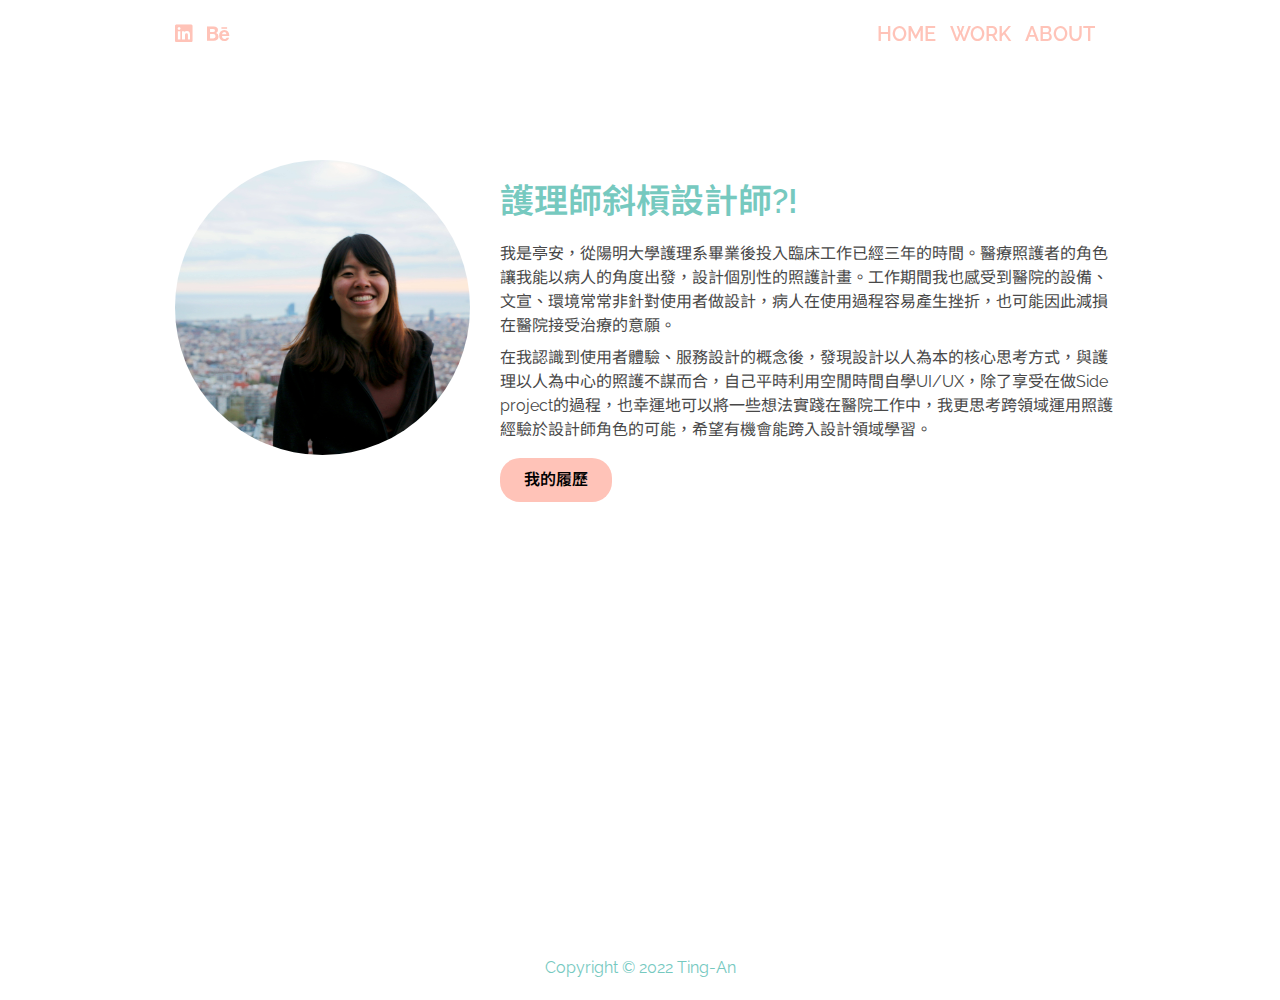
==== commit dc7daec0: "change title" ====
--- a/html/about.html
+++ b/html/about.html
@@ -3,7 +3,7 @@
 <head>
 	<meta charset="UTF-8">
 	<meta name="viewport" content="width=device-width, initial-scale=1.0">
-	<title>Document</title>
+	<title>About Ting-An</title>
 	<link rel="stylesheet" href="../css/base.css">
 	<link rel="stylesheet" href="../css/layout.css">
 	<link rel="stylesheet" href="../css/animate.compat.css">
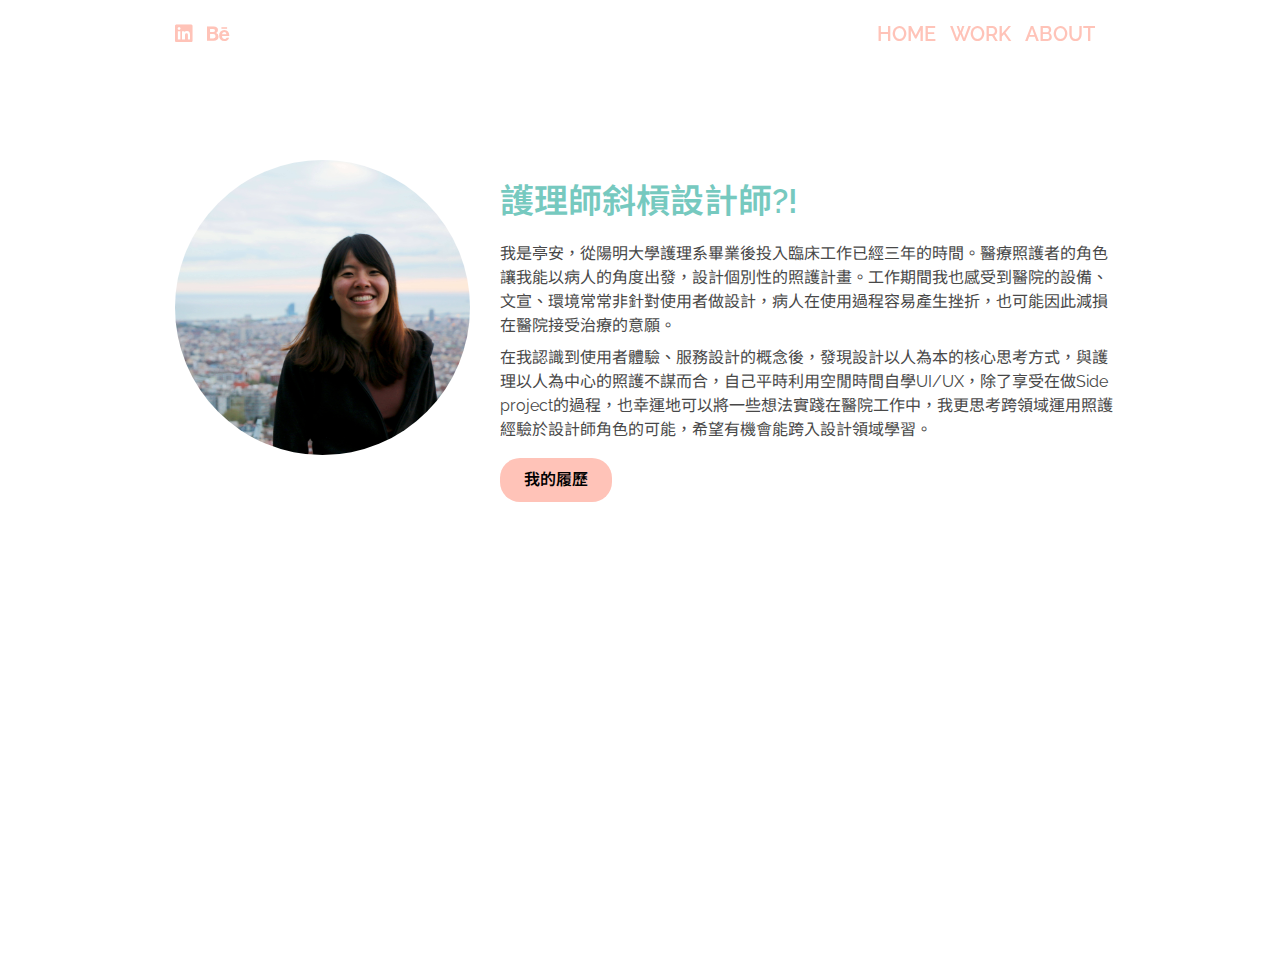
==== commit 04eca4d0: "Update about.html" ====
--- a/html/about.html
+++ b/html/about.html
@@ -84,18 +84,14 @@
 									<p>
 									在我認識到使用者體驗、服務設計的概念後，發現設計以人為本的核心思考方式，與護理以人為中心的照護不謀而合，自己平時利用空閒時間自學UI/UX，除了享受在做Side project的過程，也幸運地可以將一些想法實踐在醫院工作中，我更思考跨領域運用照護經驗於設計師角色的可能，希望有機會能跨入設計領域學習。</p>
 							</div>
-						<div class="btn-group">
-							<a href="https://drive.google.com/file/d/197butVE90SpHUiMz7rLHtGxsG1pP-qR-/view?usp=sharing" class="btn btn--highEmphasis" target="_blank">我的履歷</a>
-						</div>
+							<div class="btn-group u-mb-32">
+								<a href="https://drive.google.com/file/d/197butVE90SpHUiMz7rLHtGxsG1pP-qR-/view?usp=sharing" class="btn btn--highEmphasis" target="_blank">我的履歷</a>
+							</div>
 					    </div>
 					</div>
 				</div>
 			</div>
-			
 		</section>
-		<footer class="footer">
-			<p class="footer__info">Copyright © 2022 Ting-An</p>
-		</footer>
 	</div>
 <script src="js/jquery-3.6.0.min.js"></script>
 <script src="js/wow.min.js"></script>
--- a/css/component.css
+++ b/css/component.css
@@ -562,6 +562,12 @@
     color: #76C9BF;
     font-size: 60px;
 }
+
+@media (max-width: 768px){
+    .hero__heading{
+        font-size: 56px;
+    }
+}
 .hero__text{
     color: #000;
 }
@@ -694,9 +700,12 @@
 }
 
 .footer{
+    position:relative;
     color: #76C9BF;
     font-weight: 500;
     margin-top: 100px;
+    bottom: 0;
+    left: 0;
 }
 
 .footer__info{
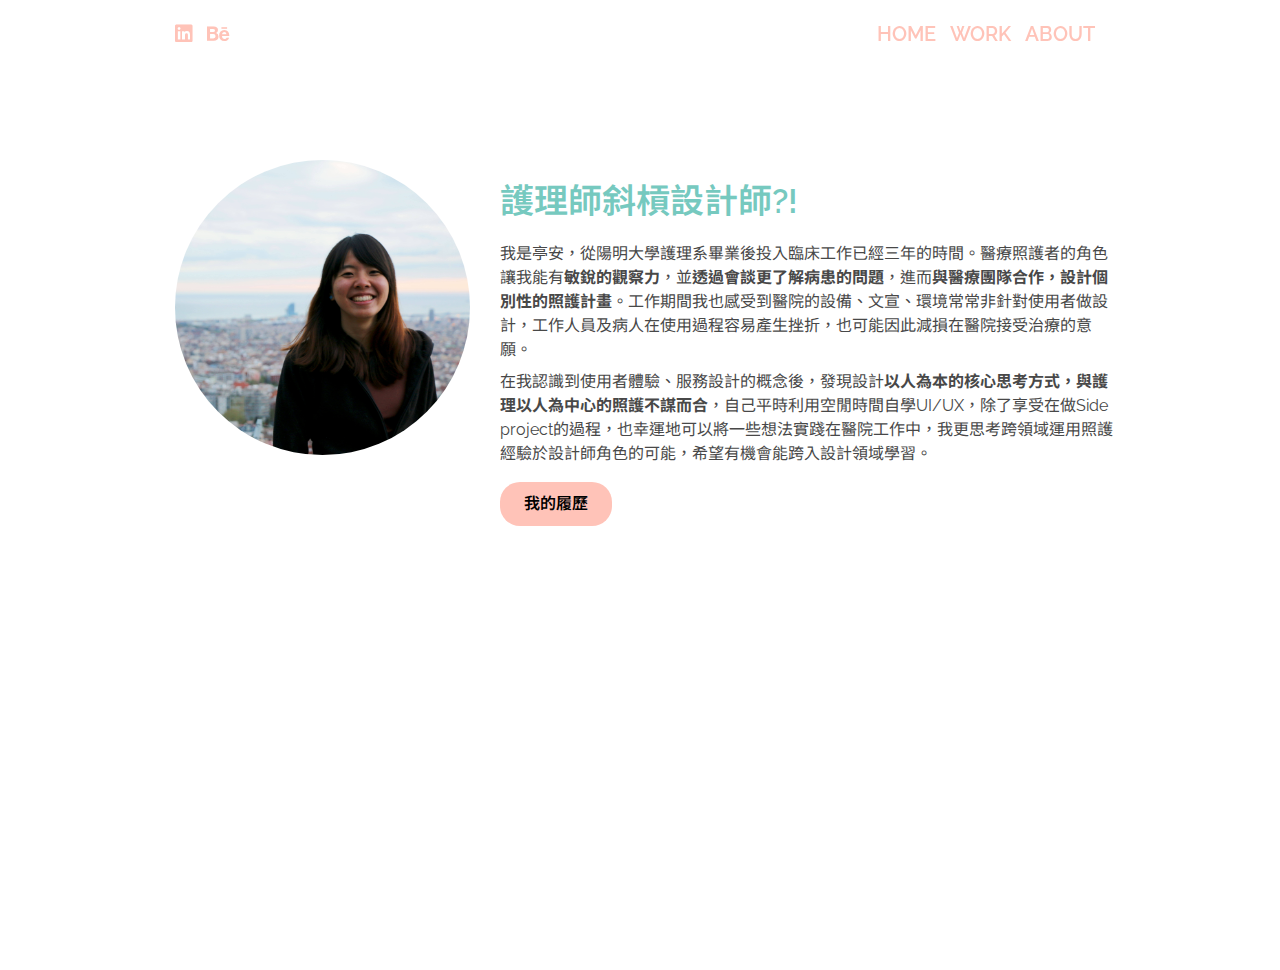
==== commit eb793207: "text change" ====
--- a/html/about.html
+++ b/html/about.html
@@ -80,9 +80,9 @@
 						<div class="col-md-8">
 							<div class="u-pb-8">
 								<h3 class="color--default">護理師斜槓設計師?!</h3>
-									<p>我是亭安，從陽明大學護理系畢業後投入臨床工作已經三年的時間。醫療照護者的角色讓我能以病人的角度出發，設計個別性的照護計畫。工作期間我也感受到醫院的設備、文宣、環境常常非針對使用者做設計，病人在使用過程容易產生挫折，也可能因此減損在醫院接受治療的意願。</p>
+									<p>我是亭安，從陽明大學護理系畢業後投入臨床工作已經三年的時間。醫療照護者的角色讓我能有<b>敏銳的觀察力</b>，並<b>透過會談更了解病患的問題</b>，進而<b>與醫療團隊合作，設計個別性的照護計畫</b>。工作期間我也感受到醫院的設備、文宣、環境常常非針對使用者做設計，工作人員及病人在使用過程容易產生挫折，也可能因此減損在醫院接受治療的意願。</p>
 									<p>
-									在我認識到使用者體驗、服務設計的概念後，發現設計以人為本的核心思考方式，與護理以人為中心的照護不謀而合，自己平時利用空閒時間自學UI/UX，除了享受在做Side project的過程，也幸運地可以將一些想法實踐在醫院工作中，我更思考跨領域運用照護經驗於設計師角色的可能，希望有機會能跨入設計領域學習。</p>
+									在我認識到使用者體驗、服務設計的概念後，發現設計<b>以人為本的核心思考方式，與護理以人為中心的照護不謀而合</b>，自己平時利用空閒時間自學UI/UX，除了享受在做Side project的過程，也幸運地可以將一些想法實踐在醫院工作中，我更思考跨領域運用照護經驗於設計師角色的可能，希望有機會能跨入設計領域學習。</p>
 							</div>
 							<div class="btn-group u-mb-32">
 								<a href="https://drive.google.com/file/d/197butVE90SpHUiMz7rLHtGxsG1pP-qR-/view?usp=sharing" class="btn btn--highEmphasis" target="_blank">我的履歷</a>
--- a/css/base.css
+++ b/css/base.css
@@ -389,6 +389,7 @@
 
 ul{
   list-style: none;
+  padding-inline-start: 0px;
 }
 /*-------------------------*/
 /* $Color 
@@ -481,7 +482,7 @@
   font-weight: 400;
   line-height: 1.5;
   letter-spacing: 0;
-  margin-bottom: 8px; 
+  margin-bottom: 12px; 
 }
 /* link */
 a{
--- a/css/component.css
+++ b/css/component.css
@@ -453,7 +453,7 @@
     width: 80px;
     display: inline-block;
     padding: 24px;
-    padding-top: 26px;
+    padding-top: 24px;
     display: none;
 }
 
@@ -461,7 +461,7 @@
     .menu-toggle{
     height: 64px;
     width: 64px;
-    padding: 24px;
+    padding: 22px;
     padding-top: 22px;
     display: block;}
     .navBar__group{
@@ -506,9 +506,9 @@
 
 .menu-close i{
     display: inline-block;
-    font-size: 30px;
+    font-size: 20px;
     color: #FFC3B8;
-    padding: 24px;
+    padding: 22px;
     transition: all 0.3s;
 }
 
@@ -568,10 +568,21 @@
         font-size: 56px;
     }
 }
+
+@media (max-width: 600px){
+    .hero__heading{
+        font-size: 48px;
+    }
+}
+
 .hero__text{
     color: #000;
 }
 
+.bold{
+    display: inline-block;
+    font-weight: 700;
+}
 
 
 
